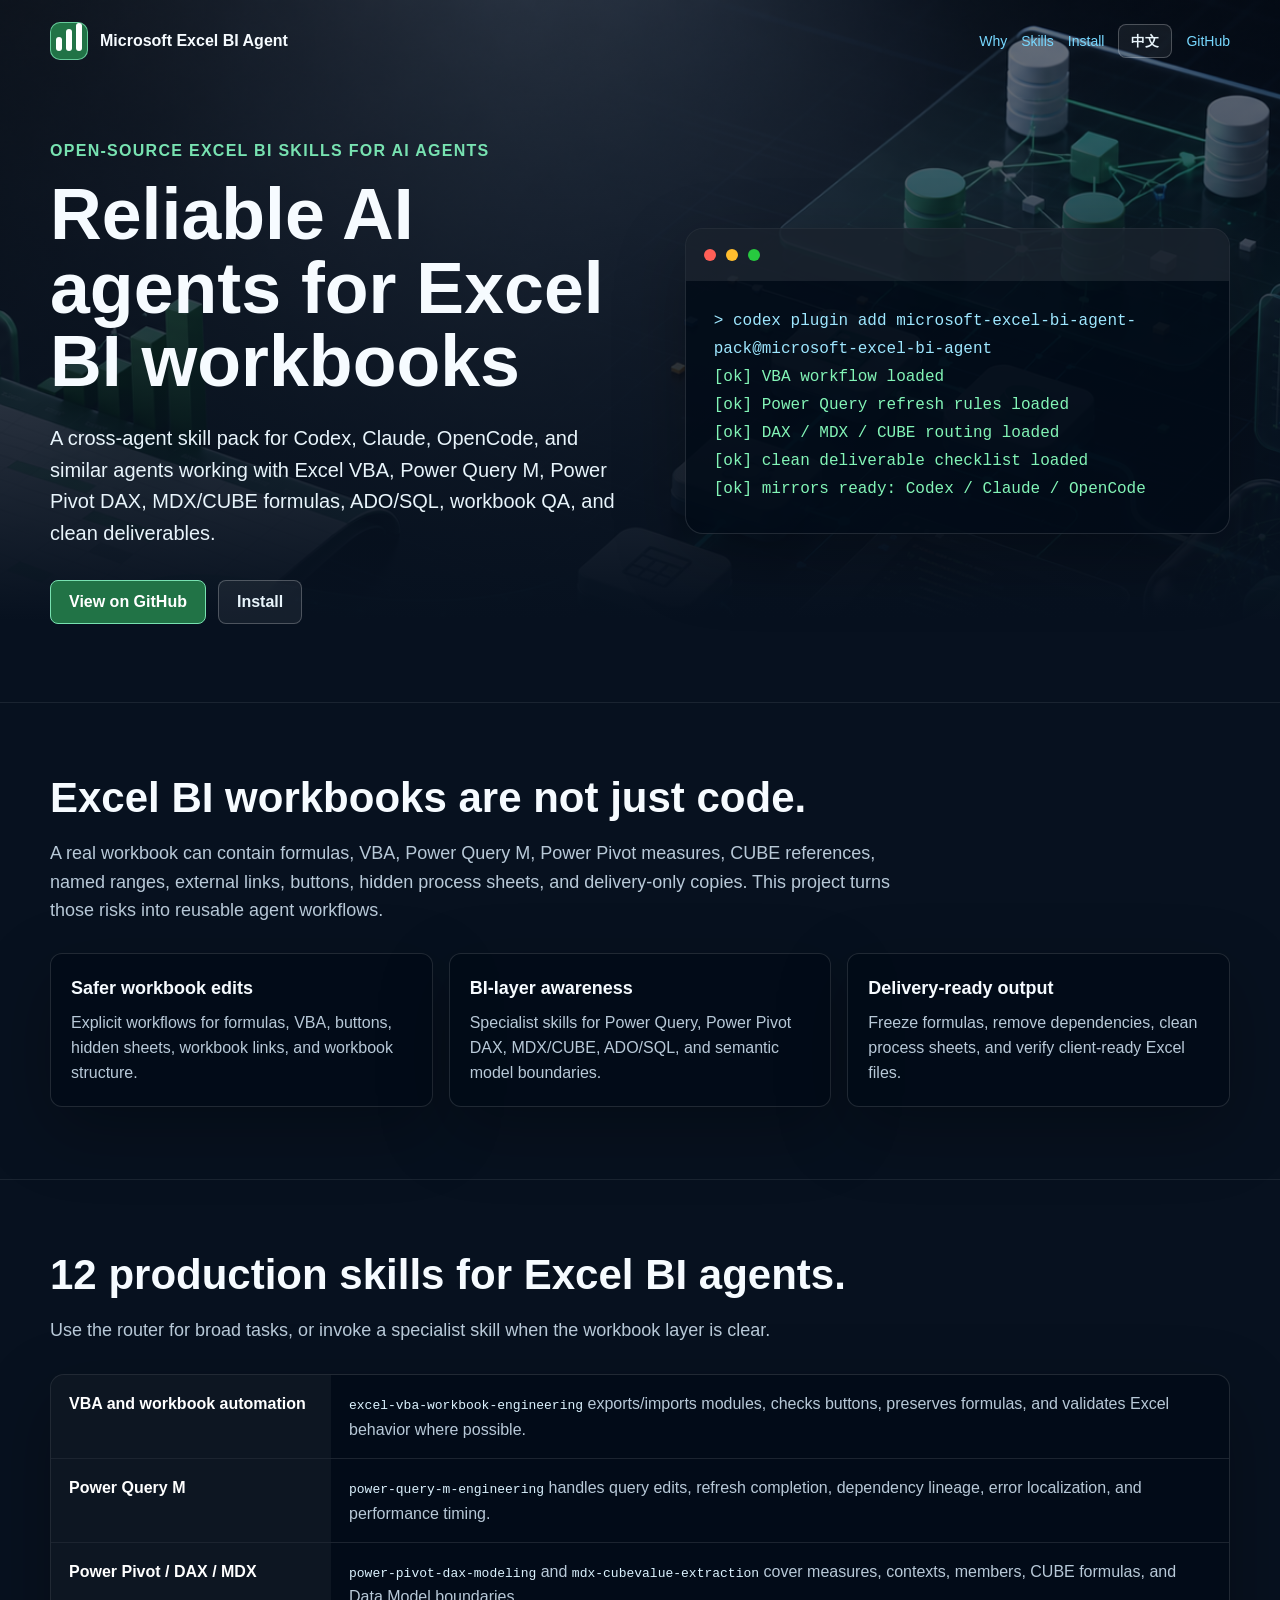
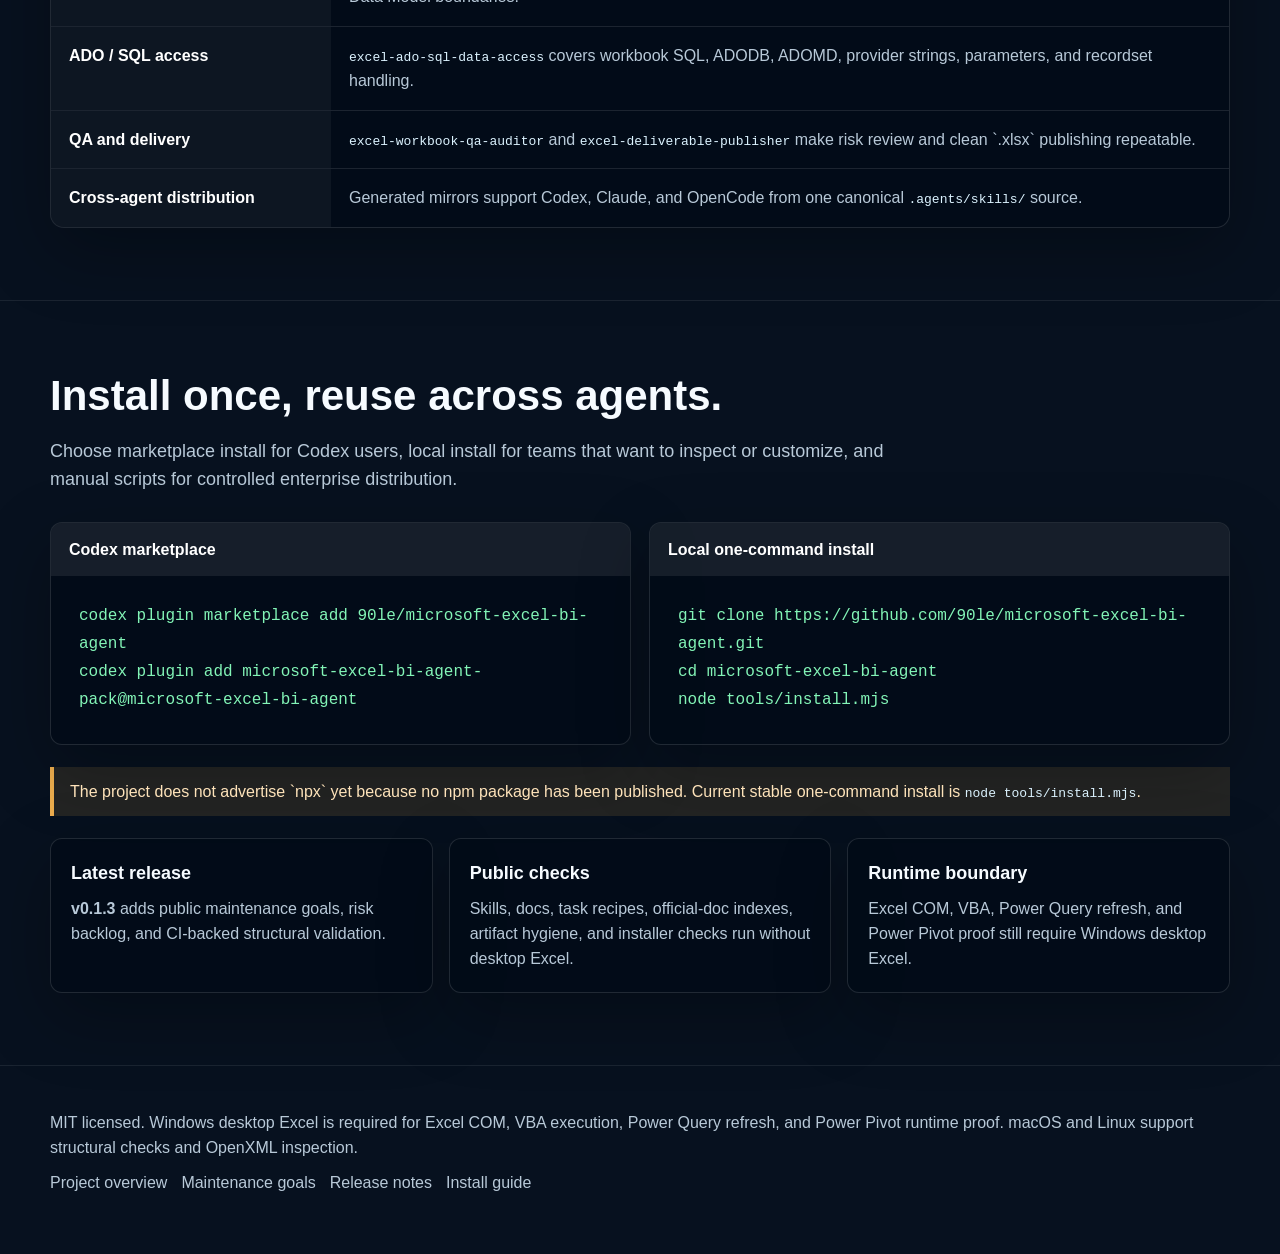
==== docs/intro.html @ 6c2c2ee2 "Release v0.1.3 maintenance goals and CI validation" ====
<!doctype html>
<html lang="en">
<head>
  <meta charset="utf-8">
  <meta name="viewport" content="width=device-width, initial-scale=1">
  <title>Microsoft Excel BI Agent | Excel BI skills for AI agents</title>
  <meta name="description" content="Open-source Excel BI skills for AI agents: VBA, Power Query M, Power Pivot DAX, MDX/CUBE, ADO/SQL, workbook QA, and clean deliverables.">
  <meta name="keywords" content="Excel AI agent, Excel VBA automation, Power Query M, Power Pivot DAX, MDX CUBE formulas, CUBEVALUE, workbook QA, Excel deliverables, Codex skills, Claude skills, OpenCode skills">
  <meta property="og:title" content="Microsoft Excel BI Agent">
  <meta property="og:description" content="Open-source Excel BI skills for Codex, Claude, OpenCode, and other AI agents.">
  <meta property="og:type" content="website">
  <meta property="og:image" content="../assets/social-preview.png">
  <meta name="twitter:card" content="summary_large_image">
  <meta name="twitter:title" content="Microsoft Excel BI Agent">
  <meta name="twitter:description" content="Excel BI skills for AI agents: VBA, Power Query, DAX, MDX/CUBE, ADO/SQL, QA, and clean deliverables.">
  <meta name="twitter:image" content="../assets/social-preview.png">
  <link rel="alternate" hreflang="en" href="./intro.html">
  <link rel="alternate" hreflang="zh-CN" href="./intro.zh-CN.html">
  <link rel="stylesheet" href="./site.css">
</head>
<body>
  <nav class="wrap nav">
    <div class="brand"><span class="mark"><span></span><span></span><span></span></span>Microsoft Excel BI Agent</div>
    <div class="nav-links">
      <a href="#why">Why</a>
      <a href="#skills">Skills</a>
      <a href="#install">Install</a>
      <a class="lang" href="./intro.zh-CN.html">中文</a>
      <a href="https://github.com/90le/microsoft-excel-bi-agent">GitHub</a>
    </div>
  </nav>

  <header class="wrap hero">
    <div>
      <div class="eyebrow">Open-source Excel BI skills for AI agents</div>
      <h1>Reliable AI agents for Excel BI workbooks</h1>
      <p class="lead">A cross-agent skill pack for Codex, Claude, OpenCode, and similar agents working with Excel VBA, Power Query M, Power Pivot DAX, MDX/CUBE formulas, ADO/SQL, workbook QA, and clean deliverables.</p>
      <div class="actions">
        <a class="button" href="https://github.com/90le/microsoft-excel-bi-agent">View on GitHub</a>
        <a class="button secondary" href="#install">Install</a>
      </div>
    </div>
    <div class="hero-card">
      <div class="hero-card-head"><span class="dot red"></span><span class="dot yellow"></span><span class="dot green"></span></div>
      <pre><span class="prompt">&gt; codex plugin add microsoft-excel-bi-agent-pack@microsoft-excel-bi-agent</span>
[ok] VBA workflow loaded
[ok] Power Query refresh rules loaded
[ok] DAX / MDX / CUBE routing loaded
[ok] clean deliverable checklist loaded
[ok] mirrors ready: Codex / Claude / OpenCode</pre>
    </div>
  </header>

  <main>
    <div id="why" class="section">
      <div class="wrap">
        <h2>Excel BI workbooks are not just code.</h2>
        <p class="section-intro">A real workbook can contain formulas, VBA, Power Query M, Power Pivot measures, CUBE references, named ranges, external links, buttons, hidden process sheets, and delivery-only copies. This project turns those risks into reusable agent workflows.</p>
        <div class="grid three">
          <div class="tile"><h3>Safer workbook edits</h3><p>Explicit workflows for formulas, VBA, buttons, hidden sheets, workbook links, and workbook structure.</p></div>
          <div class="tile"><h3>BI-layer awareness</h3><p>Specialist skills for Power Query, Power Pivot DAX, MDX/CUBE, ADO/SQL, and semantic model boundaries.</p></div>
          <div class="tile"><h3>Delivery-ready output</h3><p>Freeze formulas, remove dependencies, clean process sheets, and verify client-ready Excel files.</p></div>
        </div>
      </div>
    </div>

    <div id="skills" class="section">
      <div class="wrap">
        <h2>12 production skills for Excel BI agents.</h2>
        <p class="section-intro">Use the router for broad tasks, or invoke a specialist skill when the workbook layer is clear.</p>
        <div class="matrix">
          <div class="row"><div>VBA and workbook automation</div><div><code>excel-vba-workbook-engineering</code> exports/imports modules, checks buttons, preserves formulas, and validates Excel behavior where possible.</div></div>
          <div class="row"><div>Power Query M</div><div><code>power-query-m-engineering</code> handles query edits, refresh completion, dependency lineage, error localization, and performance timing.</div></div>
          <div class="row"><div>Power Pivot / DAX / MDX</div><div><code>power-pivot-dax-modeling</code> and <code>mdx-cubevalue-extraction</code> cover measures, contexts, members, CUBE formulas, and Data Model boundaries.</div></div>
          <div class="row"><div>ADO / SQL access</div><div><code>excel-ado-sql-data-access</code> covers workbook SQL, ADODB, ADOMD, provider strings, parameters, and recordset handling.</div></div>
          <div class="row"><div>QA and delivery</div><div><code>excel-workbook-qa-auditor</code> and <code>excel-deliverable-publisher</code> make risk review and clean `.xlsx` publishing repeatable.</div></div>
          <div class="row"><div>Cross-agent distribution</div><div>Generated mirrors support Codex, Claude, and OpenCode from one canonical <code>.agents/skills/</code> source.</div></div>
        </div>
      </div>
    </div>

    <div id="install" class="section">
      <div class="wrap">
        <h2>Install once, reuse across agents.</h2>
        <p class="section-intro">Choose marketplace install for Codex users, local install for teams that want to inspect or customize, and manual scripts for controlled enterprise distribution.</p>
        <div class="install">
          <div class="code-card">
            <div class="code-title">Codex marketplace</div>
            <pre>codex plugin marketplace add 90le/microsoft-excel-bi-agent
codex plugin add microsoft-excel-bi-agent-pack@microsoft-excel-bi-agent</pre>
          </div>
          <div class="code-card">
            <div class="code-title">Local one-command install</div>
            <pre>git clone https://github.com/90le/microsoft-excel-bi-agent.git
cd microsoft-excel-bi-agent
node tools/install.mjs</pre>
          </div>
        </div>
        <div class="note">The project does not advertise `npx` yet because no npm package has been published. Current stable one-command install is <code>node tools/install.mjs</code>.</div>
        <div class="grid three release-grid">
          <div class="tile"><h3>Latest release</h3><p><a href="https://github.com/90le/microsoft-excel-bi-agent/releases/tag/v0.1.3">v0.1.3</a> adds public maintenance goals, risk backlog, and CI-backed structural validation.</p></div>
          <div class="tile"><h3>Public checks</h3><p>Skills, docs, task recipes, official-doc indexes, artifact hygiene, and installer checks run without desktop Excel.</p></div>
          <div class="tile"><h3>Runtime boundary</h3><p>Excel COM, VBA, Power Query refresh, and Power Pivot proof still require Windows desktop Excel.</p></div>
        </div>
      </div>
    </div>
  </main>

  <footer>
    <div class="wrap">MIT licensed. Windows desktop Excel is required for Excel COM, VBA execution, Power Query refresh, and Power Pivot runtime proof. macOS and Linux support structural checks and OpenXML inspection.</div>
    <div class="wrap footer-links"><a href="./project.en-US.md">Project overview</a><a href="./maintenance-goals.en-US.md">Maintenance goals</a><a href="./release-notes.en-US.md">Release notes</a><a href="./install-and-sync.md">Install guide</a></div>
  </footer>
</body>
</html>
---- docs/site.css ----
:root {
  --bg: #07111f;
  --excel: #217346;
  --mint: #78e2b1;
  --cyan: #77d8ff;
  --ink: #f6fbff;
  --muted: #b8c9d8;
  --soft: #e8f4fb;
  --amber: #f0b04f;
}
* { box-sizing: border-box; }
html { scroll-behavior: smooth; }
body {
  margin: 0;
  color: var(--ink);
  background:
    linear-gradient(180deg, rgba(7,17,31,.56), #07111f 620px),
    url("../assets/excel-bi-agent-visual-bg.png") center top / 1800px auto no-repeat,
    var(--bg);
  font-family: "Segoe UI", Inter, "Microsoft YaHei", Arial, sans-serif;
  line-height: 1.58;
  overflow-x: hidden;
}
a { color: var(--cyan); text-decoration: none; }
a:hover { text-decoration: underline; }
.wrap { width: calc(100% - 40px); max-width: 1180px; margin: 0 auto; }
.nav {
  display: flex;
  align-items: center;
  justify-content: space-between;
  gap: 20px;
  padding: 22px 0;
}
.brand { display: flex; align-items: center; gap: 12px; font-weight: 850; }
.mark {
  width: 38px; height: 38px; border-radius: 10px;
  background: var(--excel);
  border: 1px solid rgba(120, 226, 177, .8);
  display: grid; grid-template-columns: repeat(3, 6px); align-items: end; justify-content: center; gap: 4px;
  padding-bottom: 8px;
}
.mark span { display: block; width: 6px; border-radius: 3px; background: white; }
.mark span:nth-child(1) { height: 14px; }
.mark span:nth-child(2) { height: 22px; }
.mark span:nth-child(3) { height: 28px; }
.nav-links { display: flex; gap: 14px; flex-wrap: wrap; align-items: center; font-size: 14px; color: var(--muted); }
.lang {
  display: inline-flex;
  align-items: center;
  min-height: 34px;
  padding: 0 12px;
  border: 1px solid rgba(255,255,255,.24);
  border-radius: 8px;
  color: var(--soft);
  background: rgba(255,255,255,.06);
  font-weight: 750;
}
.hero {
  display: grid;
  grid-template-columns: minmax(0, 1.04fr) minmax(360px, .96fr);
  gap: 44px;
  align-items: center;
  min-height: 620px;
  padding: 50px 0 72px;
}
.hero > * { min-width: 0; }
.eyebrow { color: var(--mint); font-weight: 850; letter-spacing: .08em; text-transform: uppercase; }
h1 {
  margin: 14px 0 0;
  max-width: 790px;
  font-size: clamp(42px, 5.6vw, 76px);
  line-height: 1.03;
  letter-spacing: 0;
}
.lead { margin: 24px 0 0; max-width: 770px; color: var(--soft); font-size: 20px; }
.actions { display: flex; flex-wrap: wrap; gap: 12px; margin-top: 30px; }
.button {
  display: inline-flex;
  align-items: center;
  justify-content: center;
  min-height: 44px;
  padding: 0 18px;
  border-radius: 8px;
  border: 1px solid var(--mint);
  background: var(--excel);
  color: white;
  font-weight: 850;
}
.button.secondary { background: rgba(255,255,255,.06); color: var(--soft); border-color: rgba(255,255,255,.24); }
.hero-card, .tile, .matrix, .code-card {
  border: 1px solid rgba(255,255,255,.12);
  background: rgba(2, 11, 23, .84);
  box-shadow: 0 24px 70px rgba(0,0,0,.28);
}
.hero-card { border-radius: 18px; overflow: hidden; max-width: 100%; }
.hero-card-head {
  height: 52px;
  display: flex;
  align-items: center;
  gap: 10px;
  padding: 0 18px;
  background: rgba(255,255,255,.08);
}
.dot { width: 12px; height: 12px; border-radius: 50%; }
.red { background: #ff5f57; }
.yellow { background: #ffbd2e; }
.green { background: #27c93f; }
pre {
  margin: 0;
  padding: 26px 28px 30px;
  color: #83f5b7;
  font: 16px/1.75 Consolas, "Cascadia Mono", monospace;
  white-space: pre-wrap;
  overflow-wrap: anywhere;
}
.prompt { color: #9ee7ff; }
.section { padding: 72px 0; border-top: 1px solid rgba(255,255,255,.08); }
h2 { margin: 0 0 16px; font-size: clamp(28px, 3.8vw, 42px); line-height: 1.1; }
.section-intro { max-width: 860px; color: var(--muted); font-size: 18px; }
.grid { display: grid; gap: 16px; margin-top: 28px; }
.grid.three { grid-template-columns: repeat(3, minmax(0, 1fr)); }
.tile { border-radius: 12px; padding: 20px; }
.tile h3 { margin: 0 0 8px; font-size: 18px; }
.tile p { margin: 0; color: var(--muted); }
.tile a { color: var(--accent); text-decoration: none; font-weight: 850; }
.release-grid { margin-top: 22px; }
.matrix { margin-top: 30px; overflow: hidden; border-radius: 14px; }
.row { display: grid; grid-template-columns: 280px 1fr; border-top: 1px solid rgba(255,255,255,.1); }
.row:first-child { border-top: 0; }
.row > div { padding: 16px 18px; }
.row > div:first-child { color: white; font-weight: 850; background: rgba(255,255,255,.045); }
.row > div:last-child { color: var(--muted); }
code { color: #dcf3ff; }
.install { display: grid; grid-template-columns: minmax(0, 1fr) minmax(0, 1fr); gap: 18px; margin-top: 28px; }
.code-card { border-radius: 12px; overflow: hidden; max-width: 100%; }
.code-title { padding: 14px 18px; font-weight: 850; background: rgba(255,255,255,.08); color: white; }
.note {
  margin-top: 22px;
  border-left: 4px solid var(--amber);
  padding: 12px 16px;
  background: rgba(240, 176, 79, .12);
  color: #ffe4bb;
}
footer { color: var(--muted); padding: 44px 0 60px; border-top: 1px solid rgba(255,255,255,.08); }
.footer-links { display: flex; flex-wrap: wrap; gap: 14px; margin-top: 10px; }
.footer-links a { color: var(--accent); text-decoration: none; }
@media (max-width: 880px) {
  .nav { align-items: flex-start; flex-direction: column; }
  .hero { grid-template-columns: minmax(0, 1fr); padding-top: 28px; gap: 30px; }
  .grid.three, .install { grid-template-columns: 1fr; }
  .row { grid-template-columns: 1fr; }
  h1 { font-size: 44px; }
  .lead { font-size: 18px; }
  pre { padding: 24px 18px 28px; font-size: 14px; }
}
@media (max-width: 480px) {
  .wrap { width: calc(100% - 32px); }
  .eyebrow, h1, .lead, .actions, .hero-card, h2, .section-intro { max-width: 340px; }
  .eyebrow { font-size: 12px; overflow-wrap: anywhere; }
  h1 { font-size: 30px; line-height: 1.1; overflow-wrap: anywhere; }
  .lead, .section-intro { font-size: 16px; }
  .actions { flex-direction: column; }
  .button { width: 100%; min-height: 42px; padding: 0 15px; }
  pre { font-size: 13px; }
  h2 { font-size: 26px; }
}
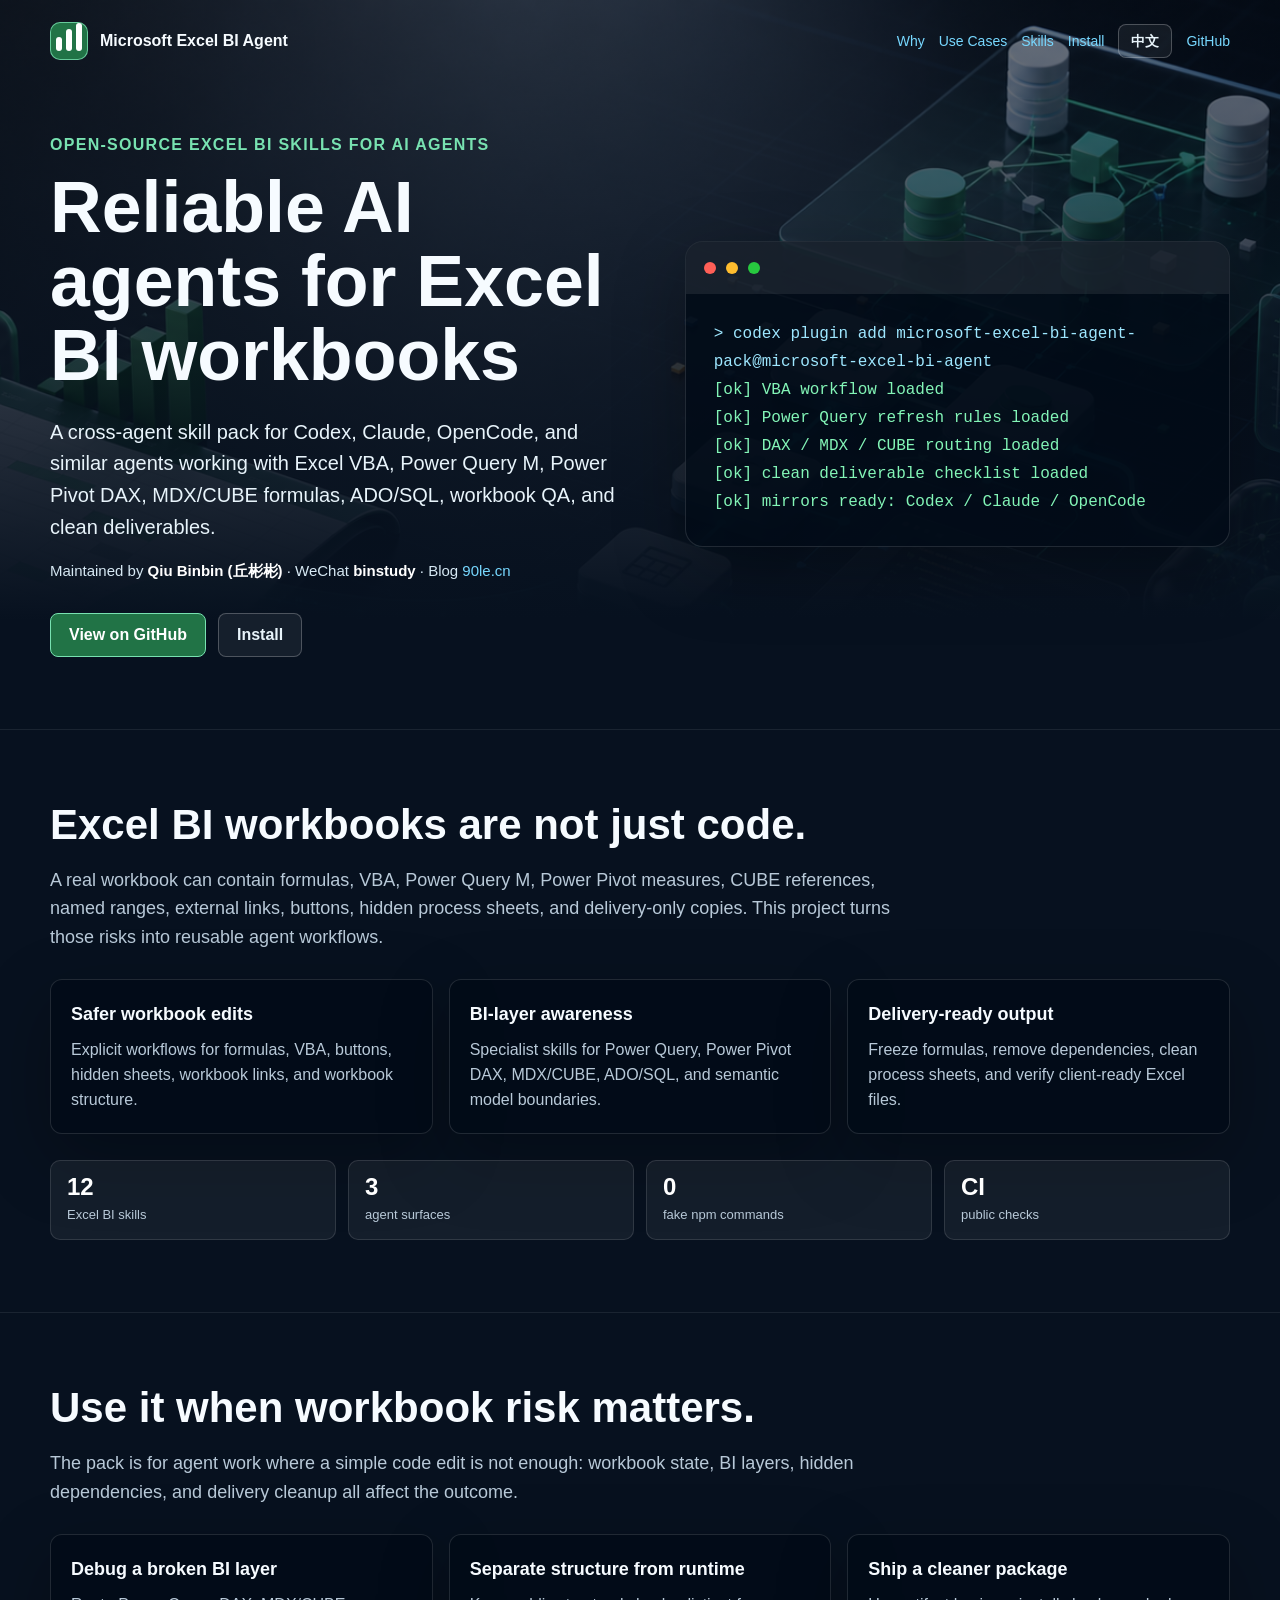
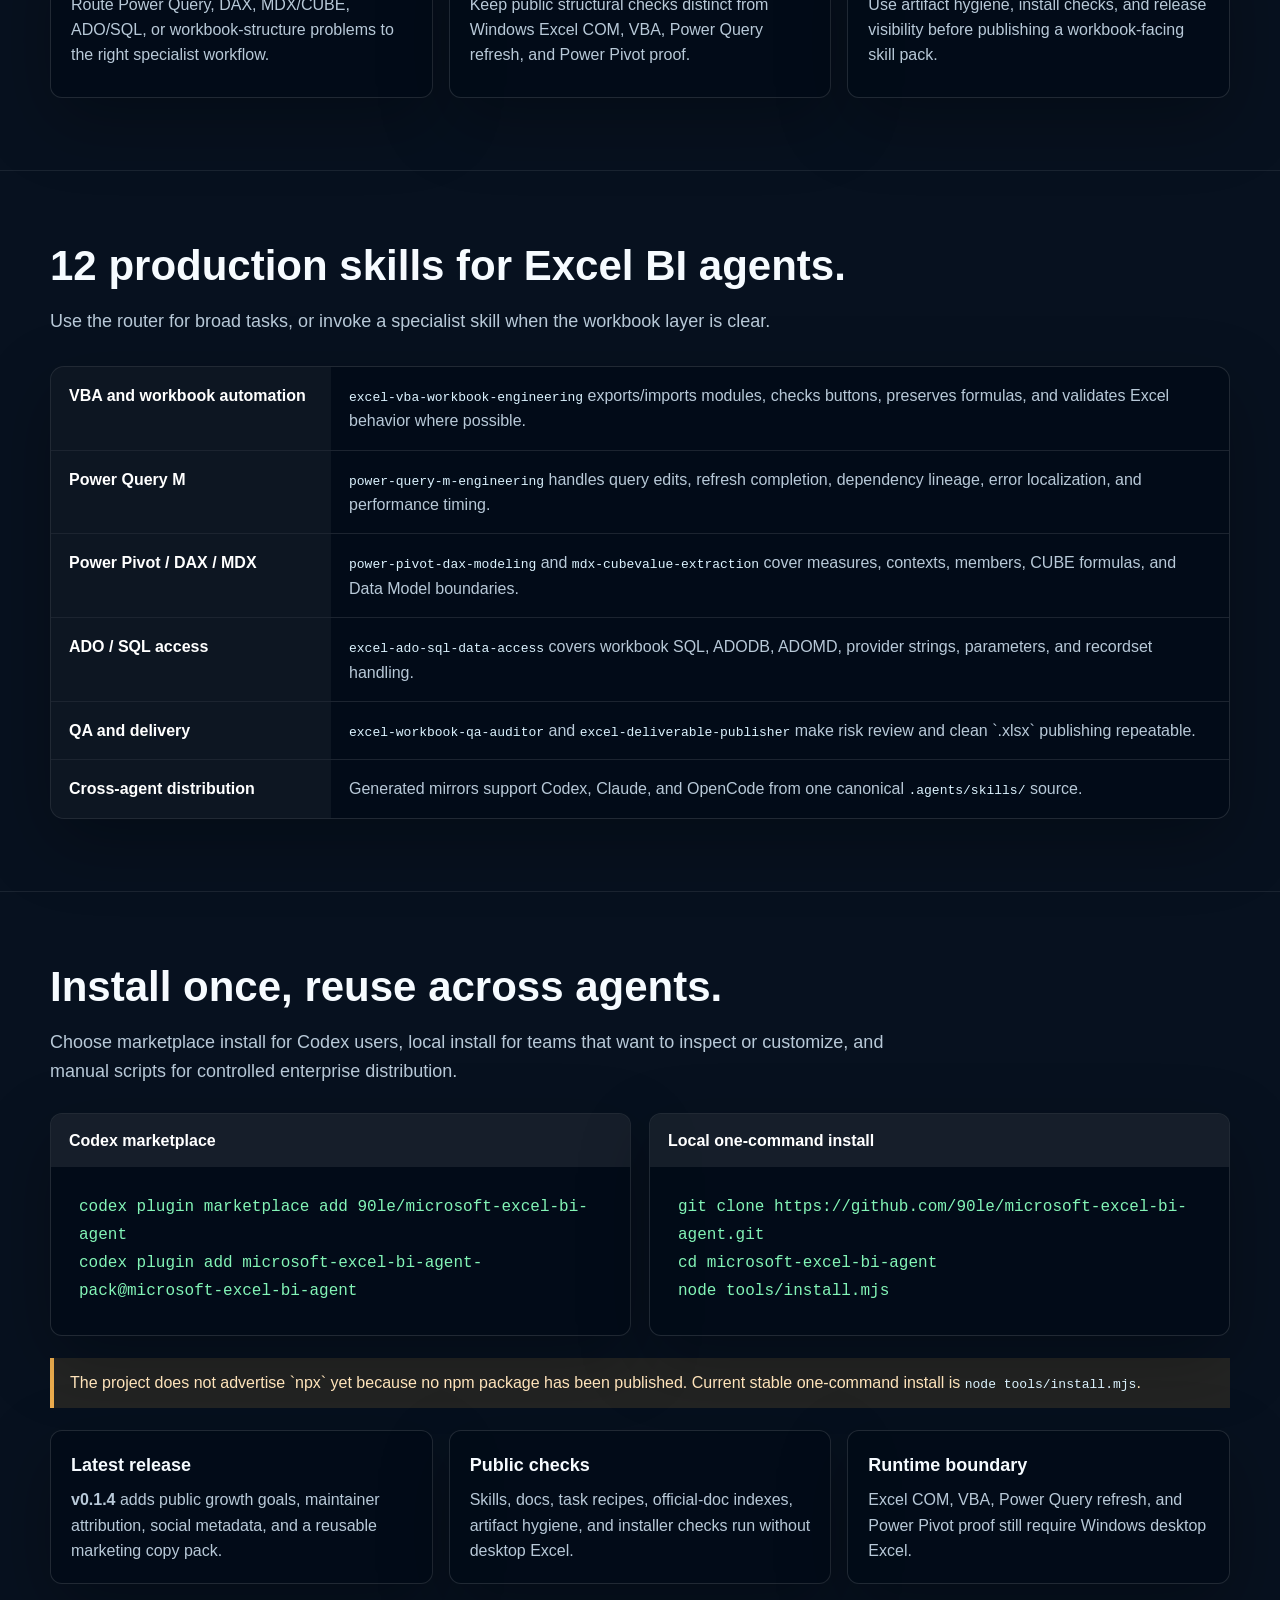
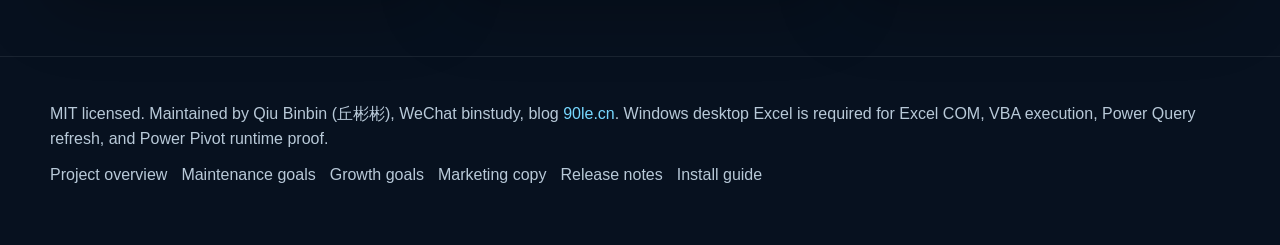
==== commit c81b544c: "Release v0.1.4 public growth and marketing readiness" ====
--- a/docs/intro.html
+++ b/docs/intro.html
@@ -5,15 +5,18 @@
   <meta name="viewport" content="width=device-width, initial-scale=1">
   <title>Microsoft Excel BI Agent | Excel BI skills for AI agents</title>
   <meta name="description" content="Open-source Excel BI skills for AI agents: VBA, Power Query M, Power Pivot DAX, MDX/CUBE, ADO/SQL, workbook QA, and clean deliverables.">
+  <meta name="author" content="Qiu Binbin (丘彬彬), WeChat binstudy, Blog 90le.cn">
   <meta name="keywords" content="Excel AI agent, Excel VBA automation, Power Query M, Power Pivot DAX, MDX CUBE formulas, CUBEVALUE, workbook QA, Excel deliverables, Codex skills, Claude skills, OpenCode skills">
+  <link rel="canonical" href="https://90le.github.io/microsoft-excel-bi-agent/intro.html">
   <meta property="og:title" content="Microsoft Excel BI Agent">
   <meta property="og:description" content="Open-source Excel BI skills for Codex, Claude, OpenCode, and other AI agents.">
   <meta property="og:type" content="website">
-  <meta property="og:image" content="../assets/social-preview.png">
+  <meta property="og:url" content="https://90le.github.io/microsoft-excel-bi-agent/intro.html">
+  <meta property="og:image" content="https://90le.github.io/microsoft-excel-bi-agent/assets/social-preview.png">
   <meta name="twitter:card" content="summary_large_image">
   <meta name="twitter:title" content="Microsoft Excel BI Agent">
   <meta name="twitter:description" content="Excel BI skills for AI agents: VBA, Power Query, DAX, MDX/CUBE, ADO/SQL, QA, and clean deliverables.">
-  <meta name="twitter:image" content="../assets/social-preview.png">
+  <meta name="twitter:image" content="https://90le.github.io/microsoft-excel-bi-agent/assets/social-preview.png">
   <link rel="alternate" hreflang="en" href="./intro.html">
   <link rel="alternate" hreflang="zh-CN" href="./intro.zh-CN.html">
   <link rel="stylesheet" href="./site.css">
@@ -23,6 +26,7 @@
     <div class="brand"><span class="mark"><span></span><span></span><span></span></span>Microsoft Excel BI Agent</div>
     <div class="nav-links">
       <a href="#why">Why</a>
+      <a href="#use-cases">Use Cases</a>
       <a href="#skills">Skills</a>
       <a href="#install">Install</a>
       <a class="lang" href="./intro.zh-CN.html">中文</a>
@@ -35,6 +39,7 @@
       <div class="eyebrow">Open-source Excel BI skills for AI agents</div>
       <h1>Reliable AI agents for Excel BI workbooks</h1>
       <p class="lead">A cross-agent skill pack for Codex, Claude, OpenCode, and similar agents working with Excel VBA, Power Query M, Power Pivot DAX, MDX/CUBE formulas, ADO/SQL, workbook QA, and clean deliverables.</p>
+      <p class="byline">Maintained by <strong>Qiu Binbin (丘彬彬)</strong> · WeChat <strong>binstudy</strong> · Blog <a href="https://90le.cn">90le.cn</a></p>
       <div class="actions">
         <a class="button" href="https://github.com/90le/microsoft-excel-bi-agent">View on GitHub</a>
         <a class="button secondary" href="#install">Install</a>
@@ -60,6 +65,24 @@
           <div class="tile"><h3>Safer workbook edits</h3><p>Explicit workflows for formulas, VBA, buttons, hidden sheets, workbook links, and workbook structure.</p></div>
           <div class="tile"><h3>BI-layer awareness</h3><p>Specialist skills for Power Query, Power Pivot DAX, MDX/CUBE, ADO/SQL, and semantic model boundaries.</p></div>
           <div class="tile"><h3>Delivery-ready output</h3><p>Freeze formulas, remove dependencies, clean process sheets, and verify client-ready Excel files.</p></div>
+        </div>
+        <div class="proof-strip">
+          <div><strong>12</strong><span>Excel BI skills</span></div>
+          <div><strong>3</strong><span>agent surfaces</span></div>
+          <div><strong>0</strong><span>fake npm commands</span></div>
+          <div><strong>CI</strong><span>public checks</span></div>
+        </div>
+      </div>
+    </div>
+
+    <div id="use-cases" class="section">
+      <div class="wrap">
+        <h2>Use it when workbook risk matters.</h2>
+        <p class="section-intro">The pack is for agent work where a simple code edit is not enough: workbook state, BI layers, hidden dependencies, and delivery cleanup all affect the outcome.</p>
+        <div class="grid three">
+          <a class="tile card-link" href="./task-recipes.md"><h3>Debug a broken BI layer</h3><p>Route Power Query, DAX, MDX/CUBE, ADO/SQL, or workbook-structure problems to the right specialist workflow.</p></a>
+          <a class="tile card-link" href="./compatibility.md"><h3>Separate structure from runtime</h3><p>Keep public structural checks distinct from Windows Excel COM, VBA, Power Query refresh, and Power Pivot proof.</p></a>
+          <a class="tile card-link" href="./distribution-checklist.md"><h3>Ship a cleaner package</h3><p>Use artifact hygiene, install checks, and release visibility before publishing a workbook-facing skill pack.</p></a>
         </div>
       </div>
     </div>
@@ -98,7 +121,7 @@
         </div>
         <div class="note">The project does not advertise `npx` yet because no npm package has been published. Current stable one-command install is <code>node tools/install.mjs</code>.</div>
         <div class="grid three release-grid">
-          <div class="tile"><h3>Latest release</h3><p><a href="https://github.com/90le/microsoft-excel-bi-agent/releases/tag/v0.1.3">v0.1.3</a> adds public maintenance goals, risk backlog, and CI-backed structural validation.</p></div>
+          <div class="tile"><h3>Latest release</h3><p><a href="https://github.com/90le/microsoft-excel-bi-agent/releases/tag/v0.1.4">v0.1.4</a> adds public growth goals, maintainer attribution, social metadata, and a reusable marketing copy pack.</p></div>
           <div class="tile"><h3>Public checks</h3><p>Skills, docs, task recipes, official-doc indexes, artifact hygiene, and installer checks run without desktop Excel.</p></div>
           <div class="tile"><h3>Runtime boundary</h3><p>Excel COM, VBA, Power Query refresh, and Power Pivot proof still require Windows desktop Excel.</p></div>
         </div>
@@ -107,8 +130,8 @@
   </main>
 
   <footer>
-    <div class="wrap">MIT licensed. Windows desktop Excel is required for Excel COM, VBA execution, Power Query refresh, and Power Pivot runtime proof. macOS and Linux support structural checks and OpenXML inspection.</div>
-    <div class="wrap footer-links"><a href="./project.en-US.md">Project overview</a><a href="./maintenance-goals.en-US.md">Maintenance goals</a><a href="./release-notes.en-US.md">Release notes</a><a href="./install-and-sync.md">Install guide</a></div>
+    <div class="wrap">MIT licensed. Maintained by Qiu Binbin (丘彬彬), WeChat binstudy, blog <a href="https://90le.cn">90le.cn</a>. Windows desktop Excel is required for Excel COM, VBA execution, Power Query refresh, and Power Pivot runtime proof.</div>
+    <div class="wrap footer-links"><a href="./project.en-US.md">Project overview</a><a href="./maintenance-goals.en-US.md">Maintenance goals</a><a href="./growth-goals.en-US.md">Growth goals</a><a href="./marketing-copy.en-US.md">Marketing copy</a><a href="./release-notes.en-US.md">Release notes</a><a href="./install-and-sync.md">Install guide</a></div>
   </footer>
 </body>
 </html>
--- a/docs/site.css
+++ b/docs/site.css
@@ -73,6 +73,13 @@
   letter-spacing: 0;
 }
 .lead { margin: 24px 0 0; max-width: 770px; color: var(--soft); font-size: 20px; }
+.byline {
+  margin: 16px 0 0;
+  max-width: 720px;
+  color: #d7e9f4;
+  font-size: 15px;
+}
+.byline strong { color: white; }
 .actions { display: flex; flex-wrap: wrap; gap: 12px; margin-top: 30px; }
 .button {
   display: inline-flex;
@@ -123,6 +130,42 @@
 .tile h3 { margin: 0 0 8px; font-size: 18px; }
 .tile p { margin: 0; color: var(--muted); }
 .tile a { color: var(--accent); text-decoration: none; font-weight: 850; }
+.card-link {
+  display: block;
+  color: inherit;
+  min-height: 164px;
+  transition: transform .16s ease, border-color .16s ease, background .16s ease;
+}
+.card-link:hover {
+  transform: translateY(-2px);
+  text-decoration: none;
+  border-color: rgba(119, 216, 255, .46);
+  background: rgba(5, 20, 35, .92);
+}
+.proof-strip {
+  display: grid;
+  grid-template-columns: repeat(4, minmax(0, 1fr));
+  gap: 12px;
+  margin-top: 26px;
+}
+.proof-strip div {
+  border: 1px solid rgba(255,255,255,.12);
+  border-radius: 10px;
+  padding: 14px 16px;
+  background: rgba(255,255,255,.055);
+}
+.proof-strip strong {
+  display: block;
+  color: white;
+  font-size: 24px;
+  line-height: 1;
+}
+.proof-strip span {
+  display: block;
+  margin-top: 6px;
+  color: var(--muted);
+  font-size: 13px;
+}
 .release-grid { margin-top: 22px; }
 .matrix { margin-top: 30px; overflow: hidden; border-radius: 14px; }
 .row { display: grid; grid-template-columns: 280px 1fr; border-top: 1px solid rgba(255,255,255,.1); }
@@ -147,7 +190,7 @@
 @media (max-width: 880px) {
   .nav { align-items: flex-start; flex-direction: column; }
   .hero { grid-template-columns: minmax(0, 1fr); padding-top: 28px; gap: 30px; }
-  .grid.three, .install { grid-template-columns: 1fr; }
+  .grid.three, .install, .proof-strip { grid-template-columns: 1fr; }
   .row { grid-template-columns: 1fr; }
   h1 { font-size: 44px; }
   .lead { font-size: 18px; }
@@ -155,7 +198,7 @@
 }
 @media (max-width: 480px) {
   .wrap { width: calc(100% - 32px); }
-  .eyebrow, h1, .lead, .actions, .hero-card, h2, .section-intro { max-width: 340px; }
+  .eyebrow, h1, .lead, .byline, .actions, .hero-card, h2, .section-intro { max-width: 340px; }
   .eyebrow { font-size: 12px; overflow-wrap: anywhere; }
   h1 { font-size: 30px; line-height: 1.1; overflow-wrap: anywhere; }
   .lead, .section-intro { font-size: 16px; }
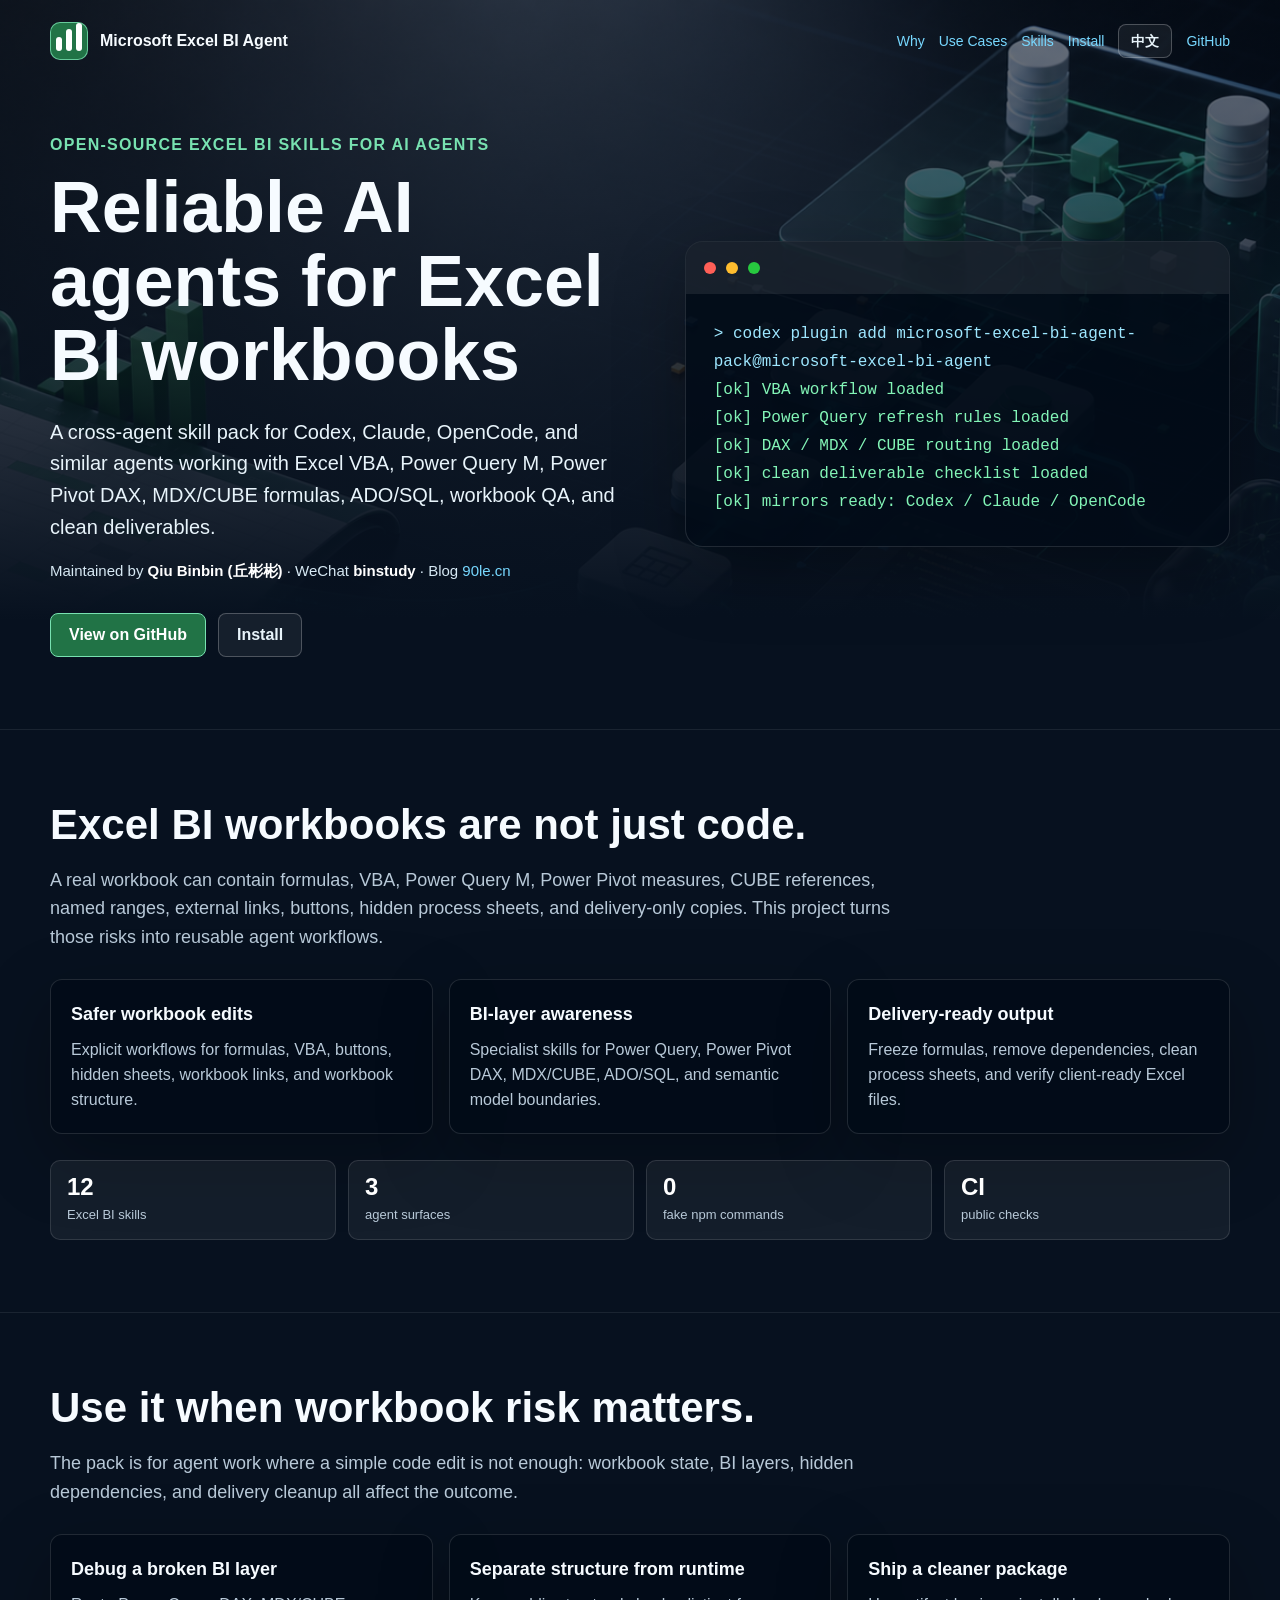
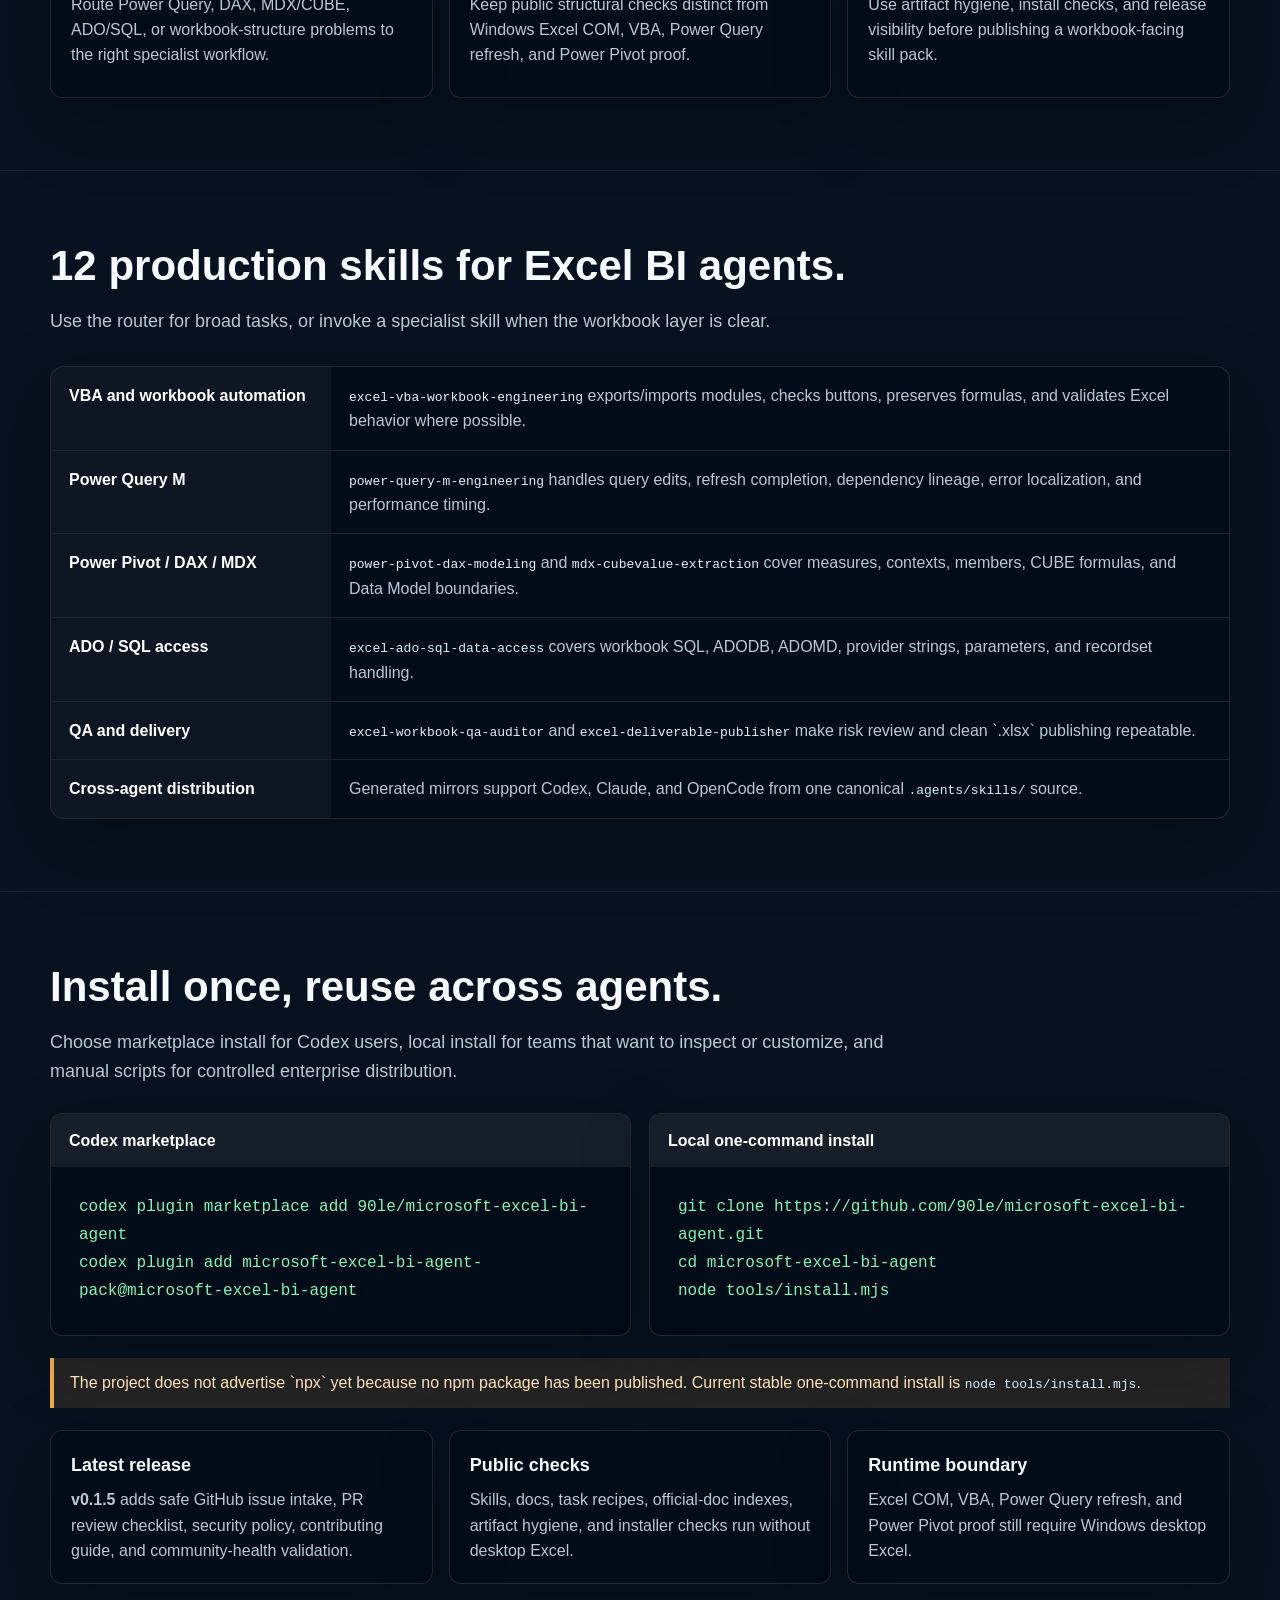
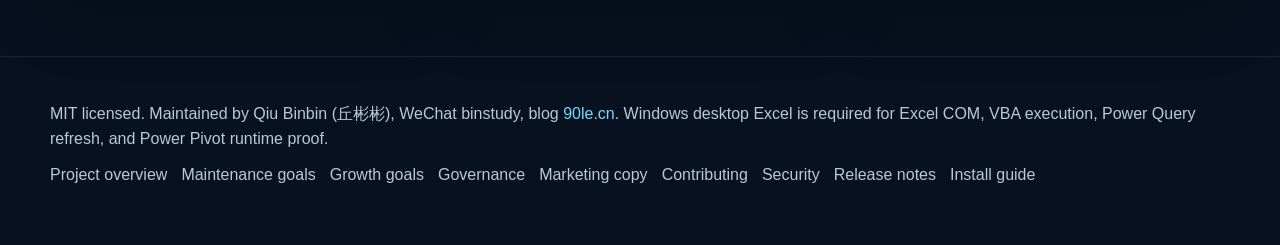
==== commit de02f799: "Release v0.1.5 GitHub community health and safe intake" ====
--- a/docs/intro.html
+++ b/docs/intro.html
@@ -121,7 +121,7 @@
         </div>
         <div class="note">The project does not advertise `npx` yet because no npm package has been published. Current stable one-command install is <code>node tools/install.mjs</code>.</div>
         <div class="grid three release-grid">
-          <div class="tile"><h3>Latest release</h3><p><a href="https://github.com/90le/microsoft-excel-bi-agent/releases/tag/v0.1.4">v0.1.4</a> adds public growth goals, maintainer attribution, social metadata, and a reusable marketing copy pack.</p></div>
+          <div class="tile"><h3>Latest release</h3><p><a href="https://github.com/90le/microsoft-excel-bi-agent/releases/tag/v0.1.5">v0.1.5</a> adds safe GitHub issue intake, PR review checklist, security policy, contributing guide, and community-health validation.</p></div>
           <div class="tile"><h3>Public checks</h3><p>Skills, docs, task recipes, official-doc indexes, artifact hygiene, and installer checks run without desktop Excel.</p></div>
           <div class="tile"><h3>Runtime boundary</h3><p>Excel COM, VBA, Power Query refresh, and Power Pivot proof still require Windows desktop Excel.</p></div>
         </div>
@@ -131,7 +131,7 @@
 
   <footer>
     <div class="wrap">MIT licensed. Maintained by Qiu Binbin (丘彬彬), WeChat binstudy, blog <a href="https://90le.cn">90le.cn</a>. Windows desktop Excel is required for Excel COM, VBA execution, Power Query refresh, and Power Pivot runtime proof.</div>
-    <div class="wrap footer-links"><a href="./project.en-US.md">Project overview</a><a href="./maintenance-goals.en-US.md">Maintenance goals</a><a href="./growth-goals.en-US.md">Growth goals</a><a href="./marketing-copy.en-US.md">Marketing copy</a><a href="./release-notes.en-US.md">Release notes</a><a href="./install-and-sync.md">Install guide</a></div>
+    <div class="wrap footer-links"><a href="./project.en-US.md">Project overview</a><a href="./maintenance-goals.en-US.md">Maintenance goals</a><a href="./growth-goals.en-US.md">Growth goals</a><a href="./repository-governance-goals.en-US.md">Governance</a><a href="./marketing-copy.en-US.md">Marketing copy</a><a href="https://github.com/90le/microsoft-excel-bi-agent/blob/main/CONTRIBUTING.md">Contributing</a><a href="https://github.com/90le/microsoft-excel-bi-agent/blob/main/SECURITY.md">Security</a><a href="./release-notes.en-US.md">Release notes</a><a href="./install-and-sync.md">Install guide</a></div>
   </footer>
 </body>
 </html>
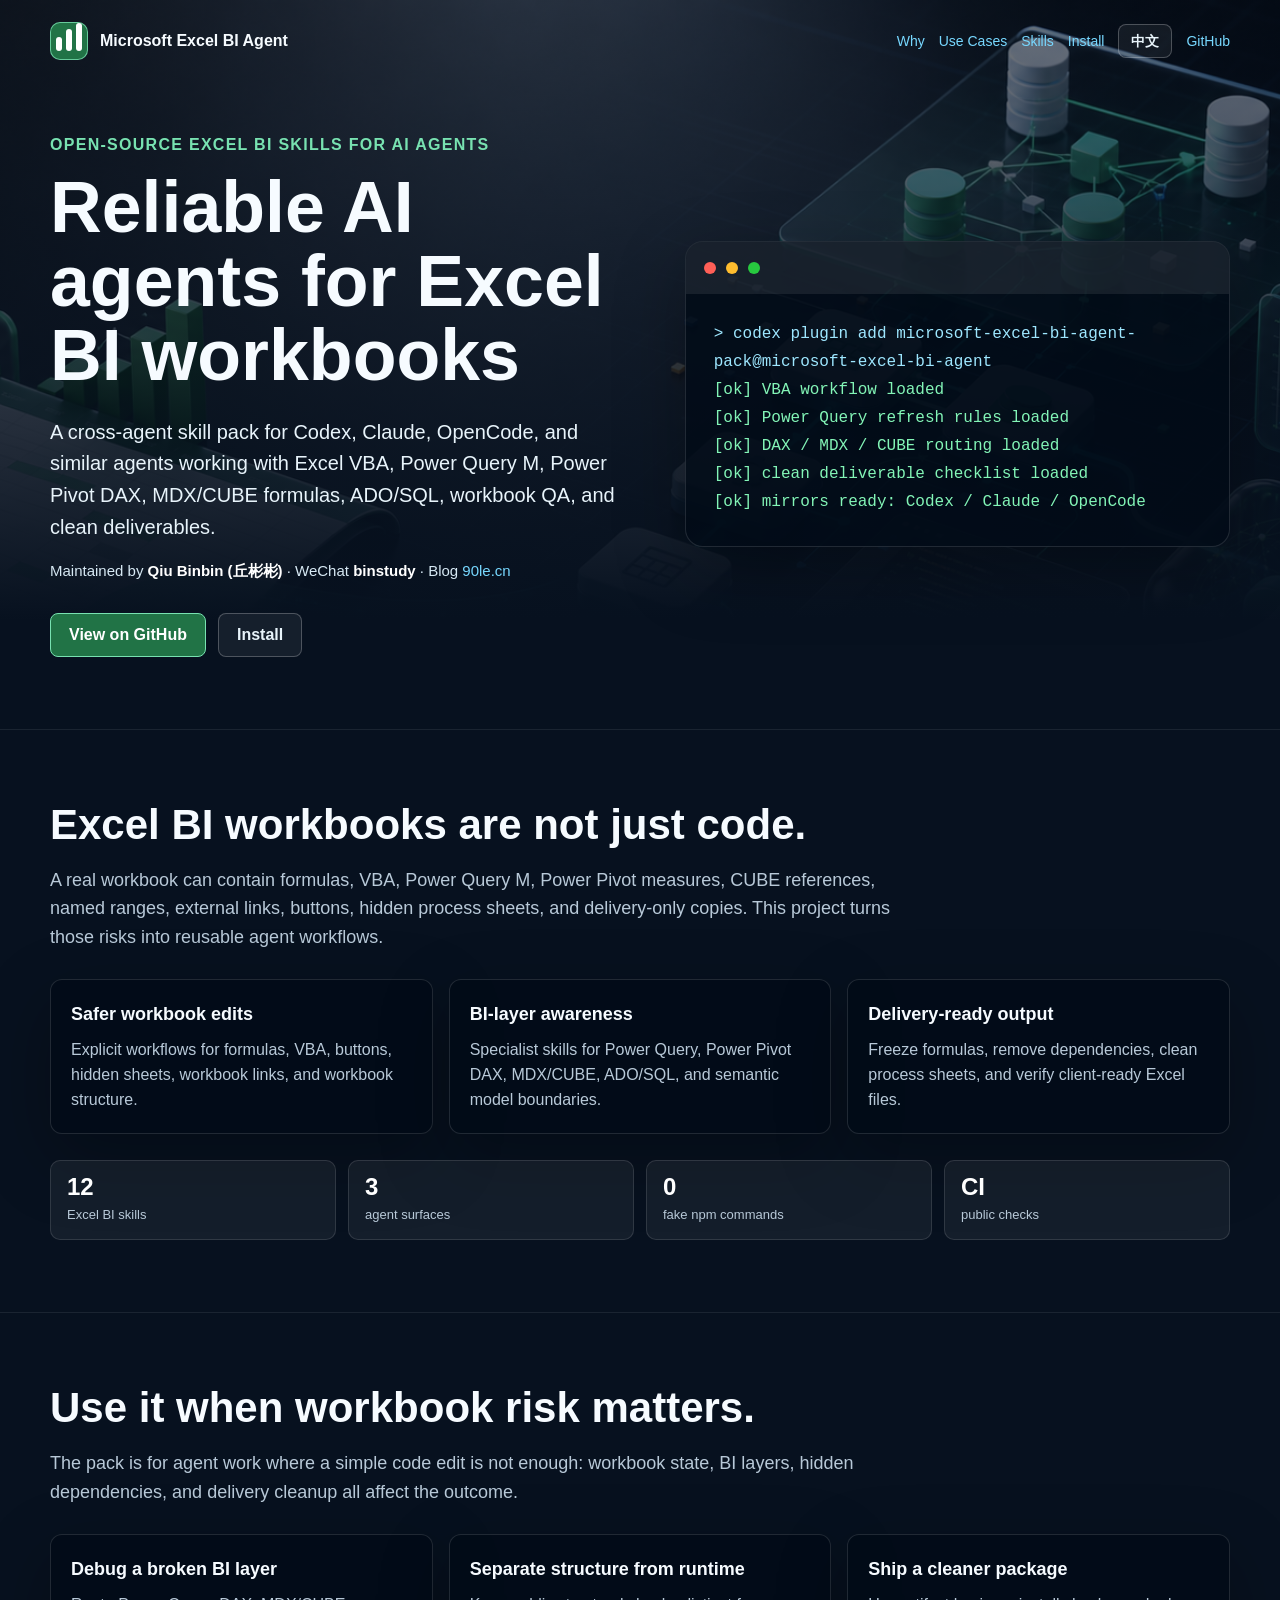
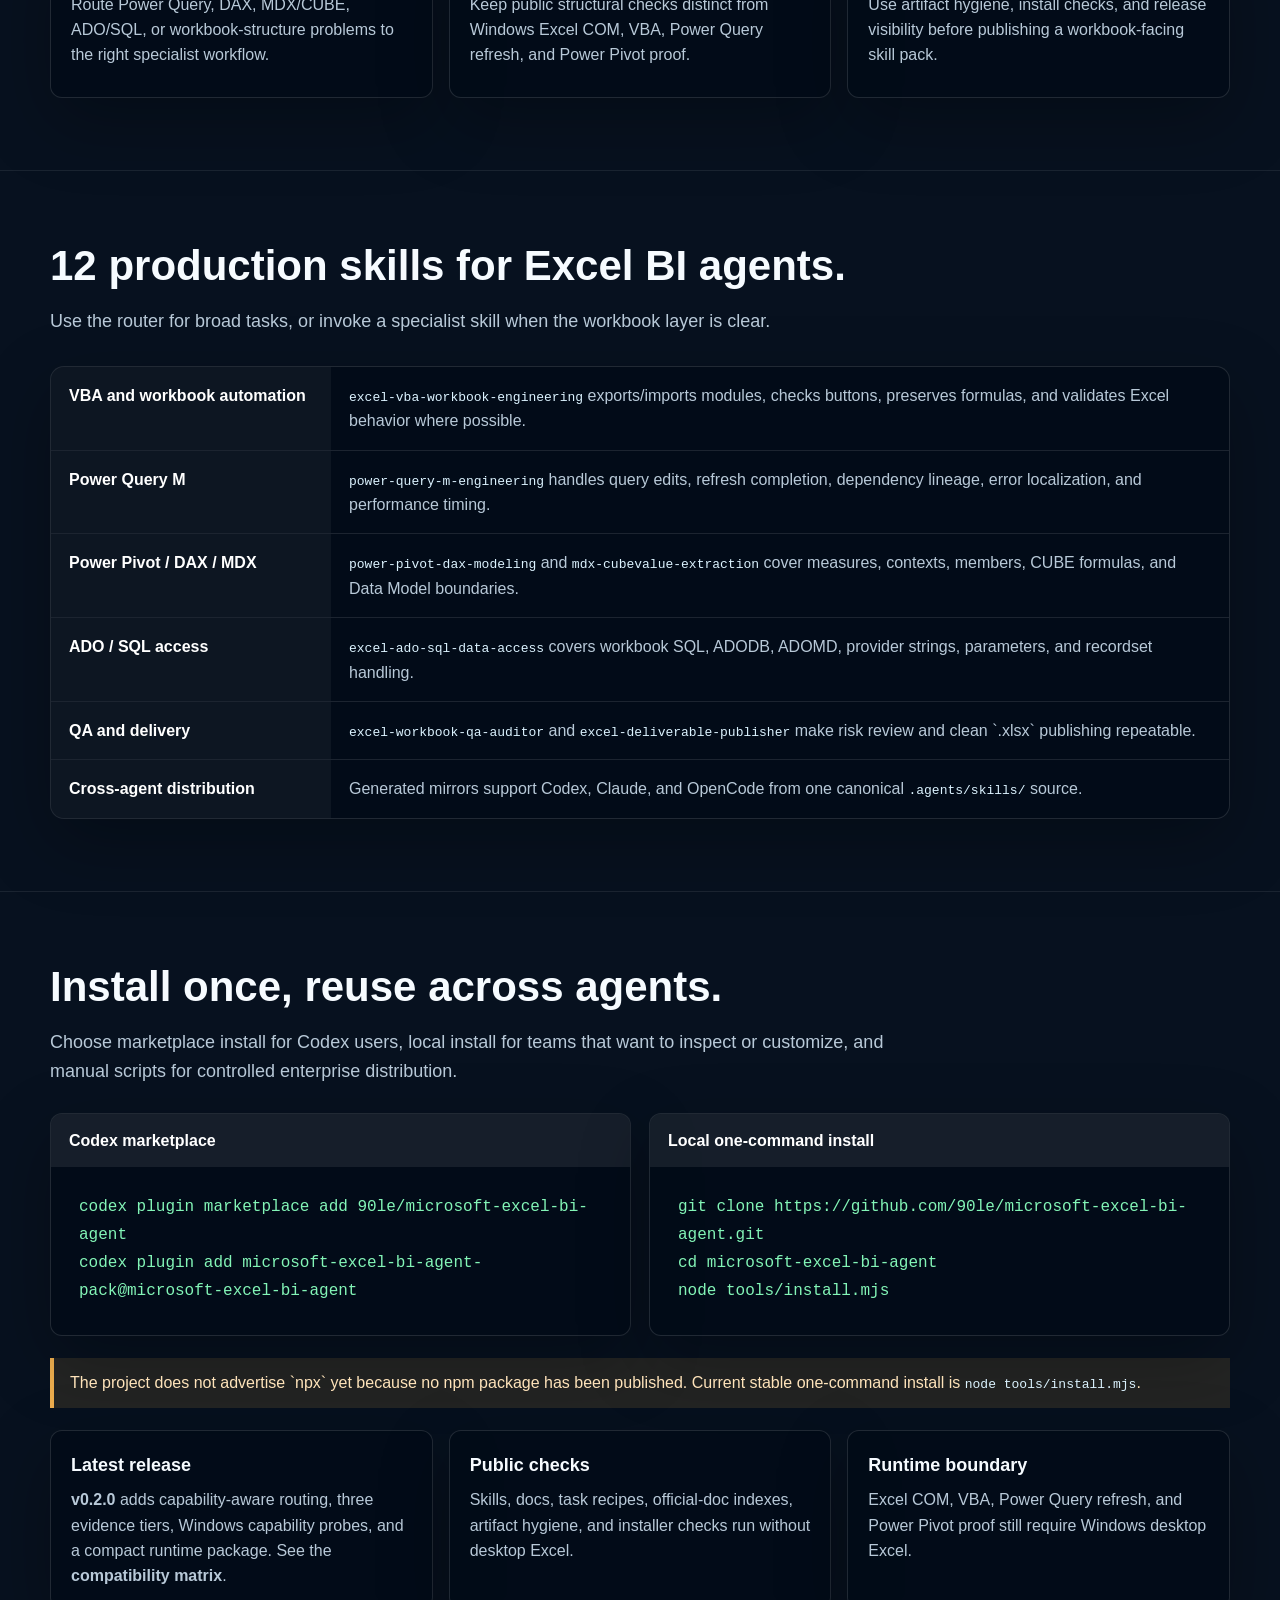
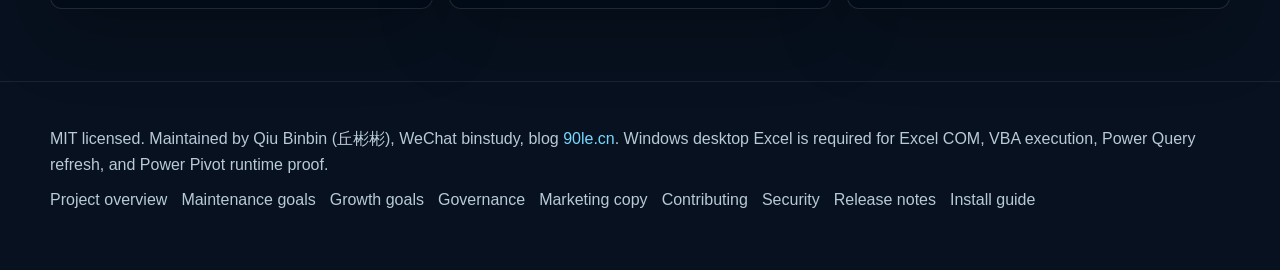
==== commit 451c6b4c: "fix(docs): align landing pages with v0.2.0" ====
--- a/docs/intro.html
+++ b/docs/intro.html
@@ -121,7 +121,7 @@
         </div>
         <div class="note">The project does not advertise `npx` yet because no npm package has been published. Current stable one-command install is <code>node tools/install.mjs</code>.</div>
         <div class="grid three release-grid">
-          <div class="tile"><h3>Latest release</h3><p><a href="https://github.com/90le/microsoft-excel-bi-agent/releases/tag/v0.1.5">v0.1.5</a> adds safe GitHub issue intake, PR review checklist, security policy, contributing guide, and community-health validation.</p></div>
+          <div class="tile"><h3>Latest release</h3><p><a href="https://github.com/90le/microsoft-excel-bi-agent/releases/tag/v0.2.0">v0.2.0</a> adds capability-aware routing, three evidence tiers, Windows capability probes, and a compact runtime package. See the <a href="./compatibility.md">compatibility matrix</a>.</p></div>
           <div class="tile"><h3>Public checks</h3><p>Skills, docs, task recipes, official-doc indexes, artifact hygiene, and installer checks run without desktop Excel.</p></div>
           <div class="tile"><h3>Runtime boundary</h3><p>Excel COM, VBA, Power Query refresh, and Power Pivot proof still require Windows desktop Excel.</p></div>
         </div>
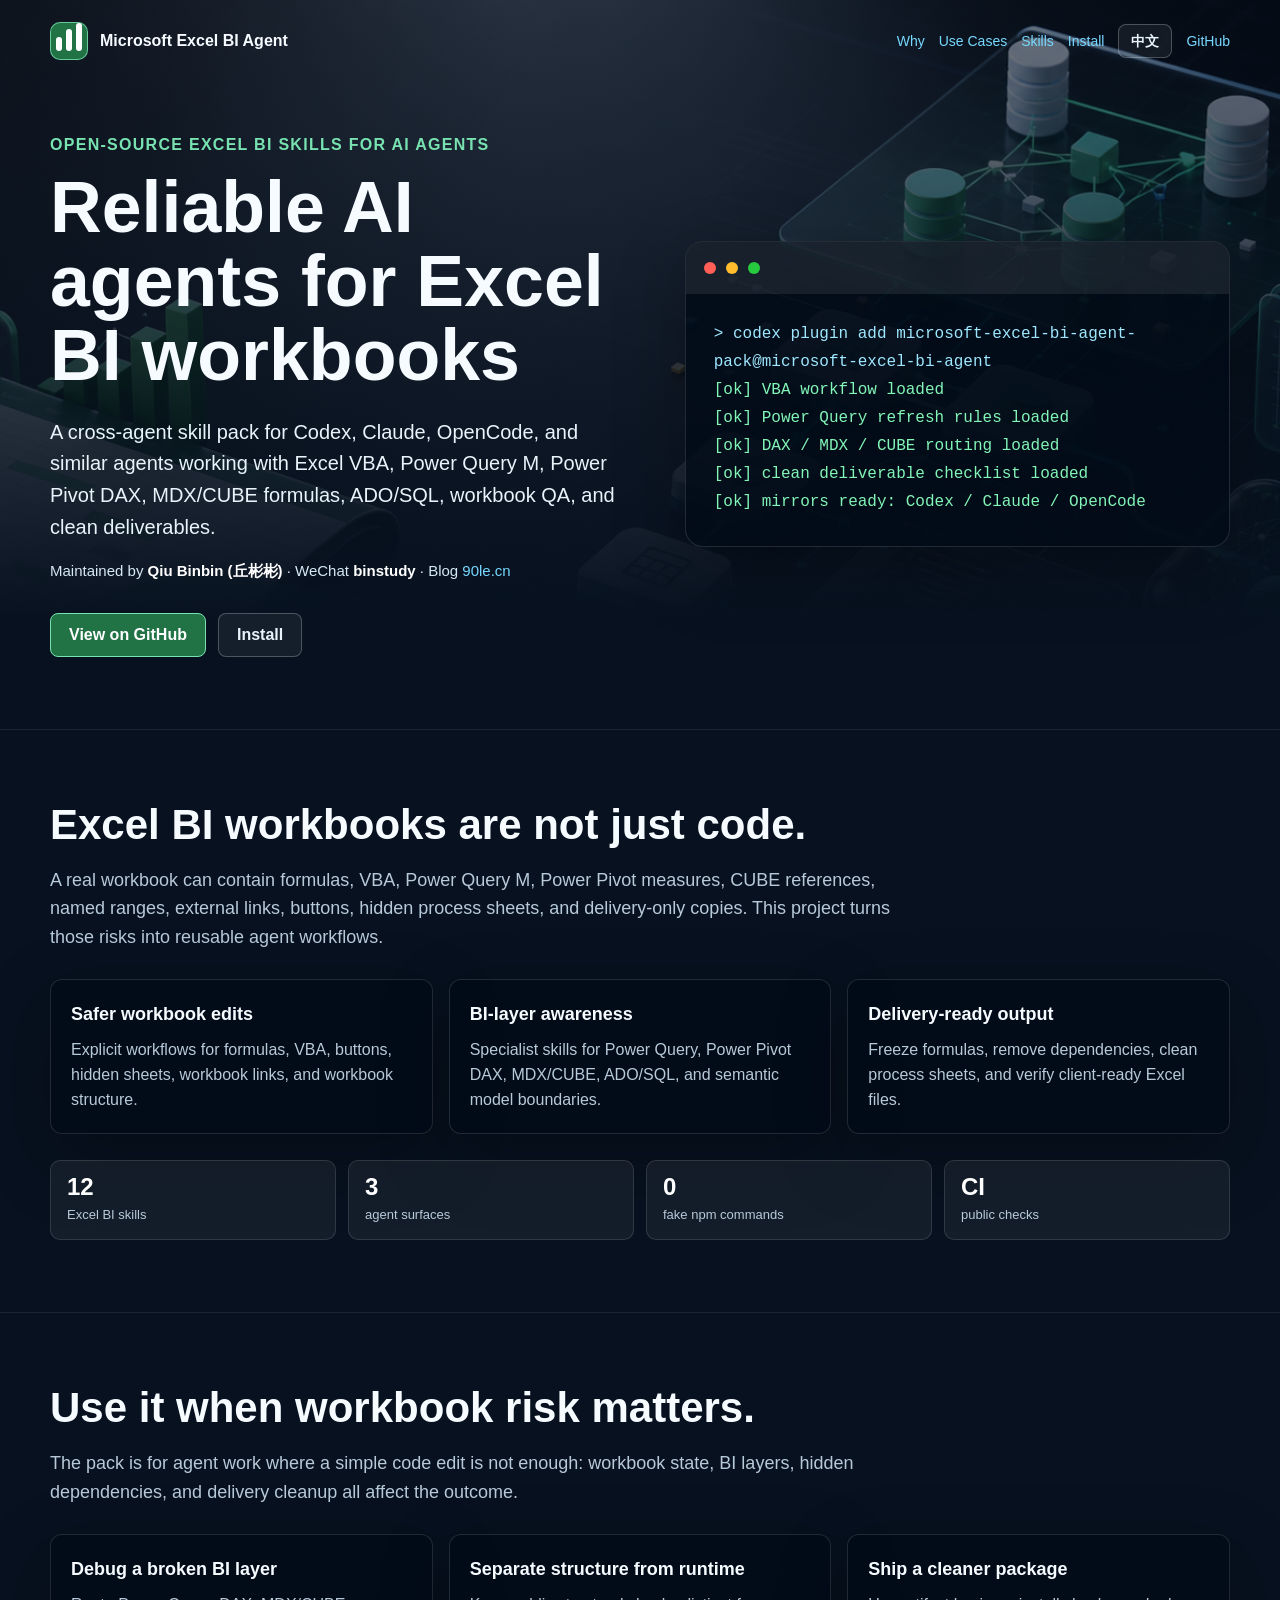
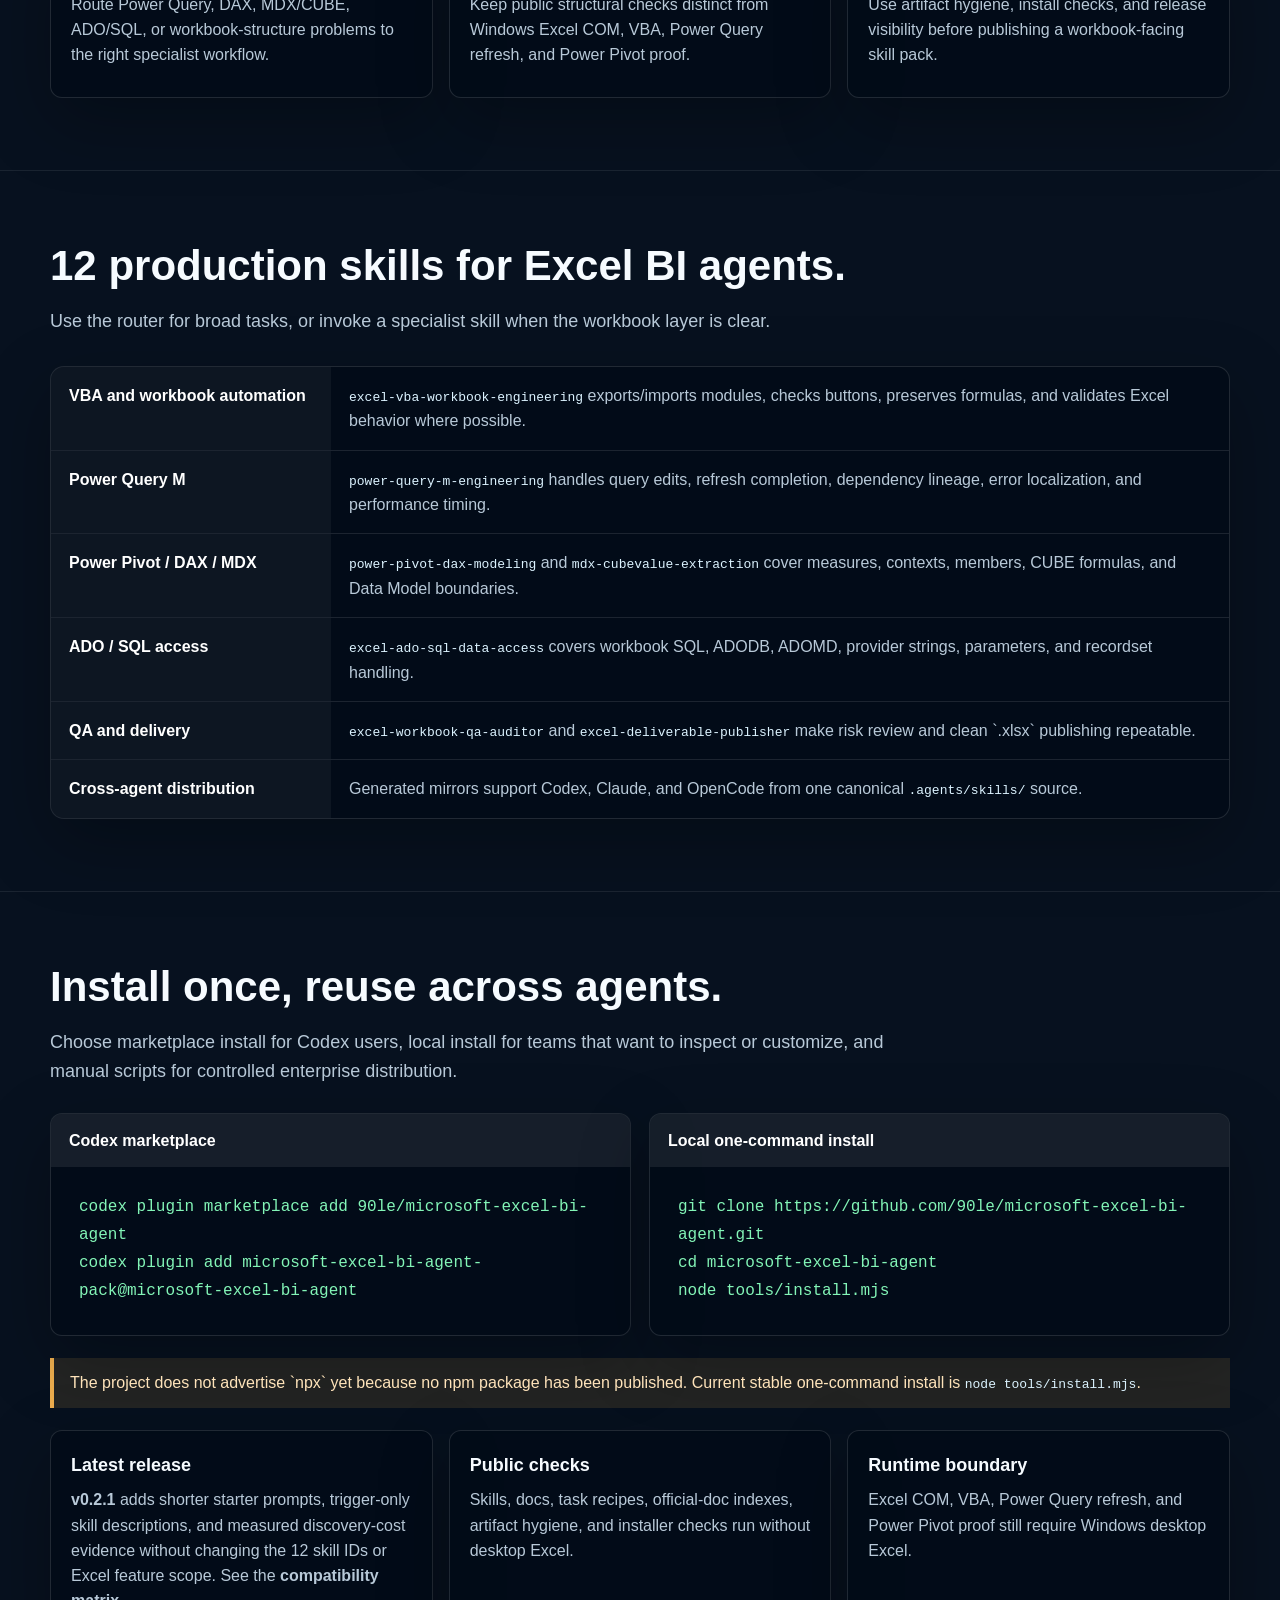
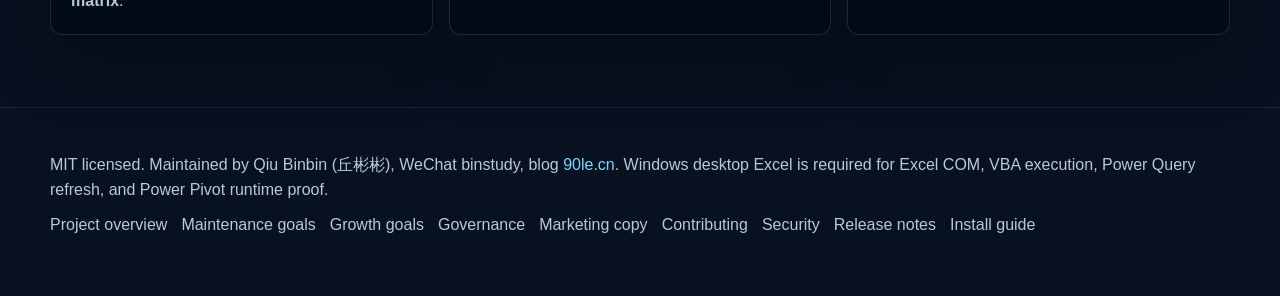
==== commit 126a316c: "docs: prepare v0.2.1 efficiency release" ====
--- a/docs/intro.html
+++ b/docs/intro.html
@@ -121,7 +121,7 @@
         </div>
         <div class="note">The project does not advertise `npx` yet because no npm package has been published. Current stable one-command install is <code>node tools/install.mjs</code>.</div>
         <div class="grid three release-grid">
-          <div class="tile"><h3>Latest release</h3><p><a href="https://github.com/90le/microsoft-excel-bi-agent/releases/tag/v0.2.0">v0.2.0</a> adds capability-aware routing, three evidence tiers, Windows capability probes, and a compact runtime package. See the <a href="./compatibility.md">compatibility matrix</a>.</p></div>
+          <div class="tile"><h3>Latest release</h3><p><a href="https://github.com/90le/microsoft-excel-bi-agent/releases/tag/v0.2.1">v0.2.1</a> adds shorter starter prompts, trigger-only skill descriptions, and measured discovery-cost evidence without changing the 12 skill IDs or Excel feature scope. See the <a href="./compatibility.md">compatibility matrix</a>.</p></div>
           <div class="tile"><h3>Public checks</h3><p>Skills, docs, task recipes, official-doc indexes, artifact hygiene, and installer checks run without desktop Excel.</p></div>
           <div class="tile"><h3>Runtime boundary</h3><p>Excel COM, VBA, Power Query refresh, and Power Pivot proof still require Windows desktop Excel.</p></div>
         </div>
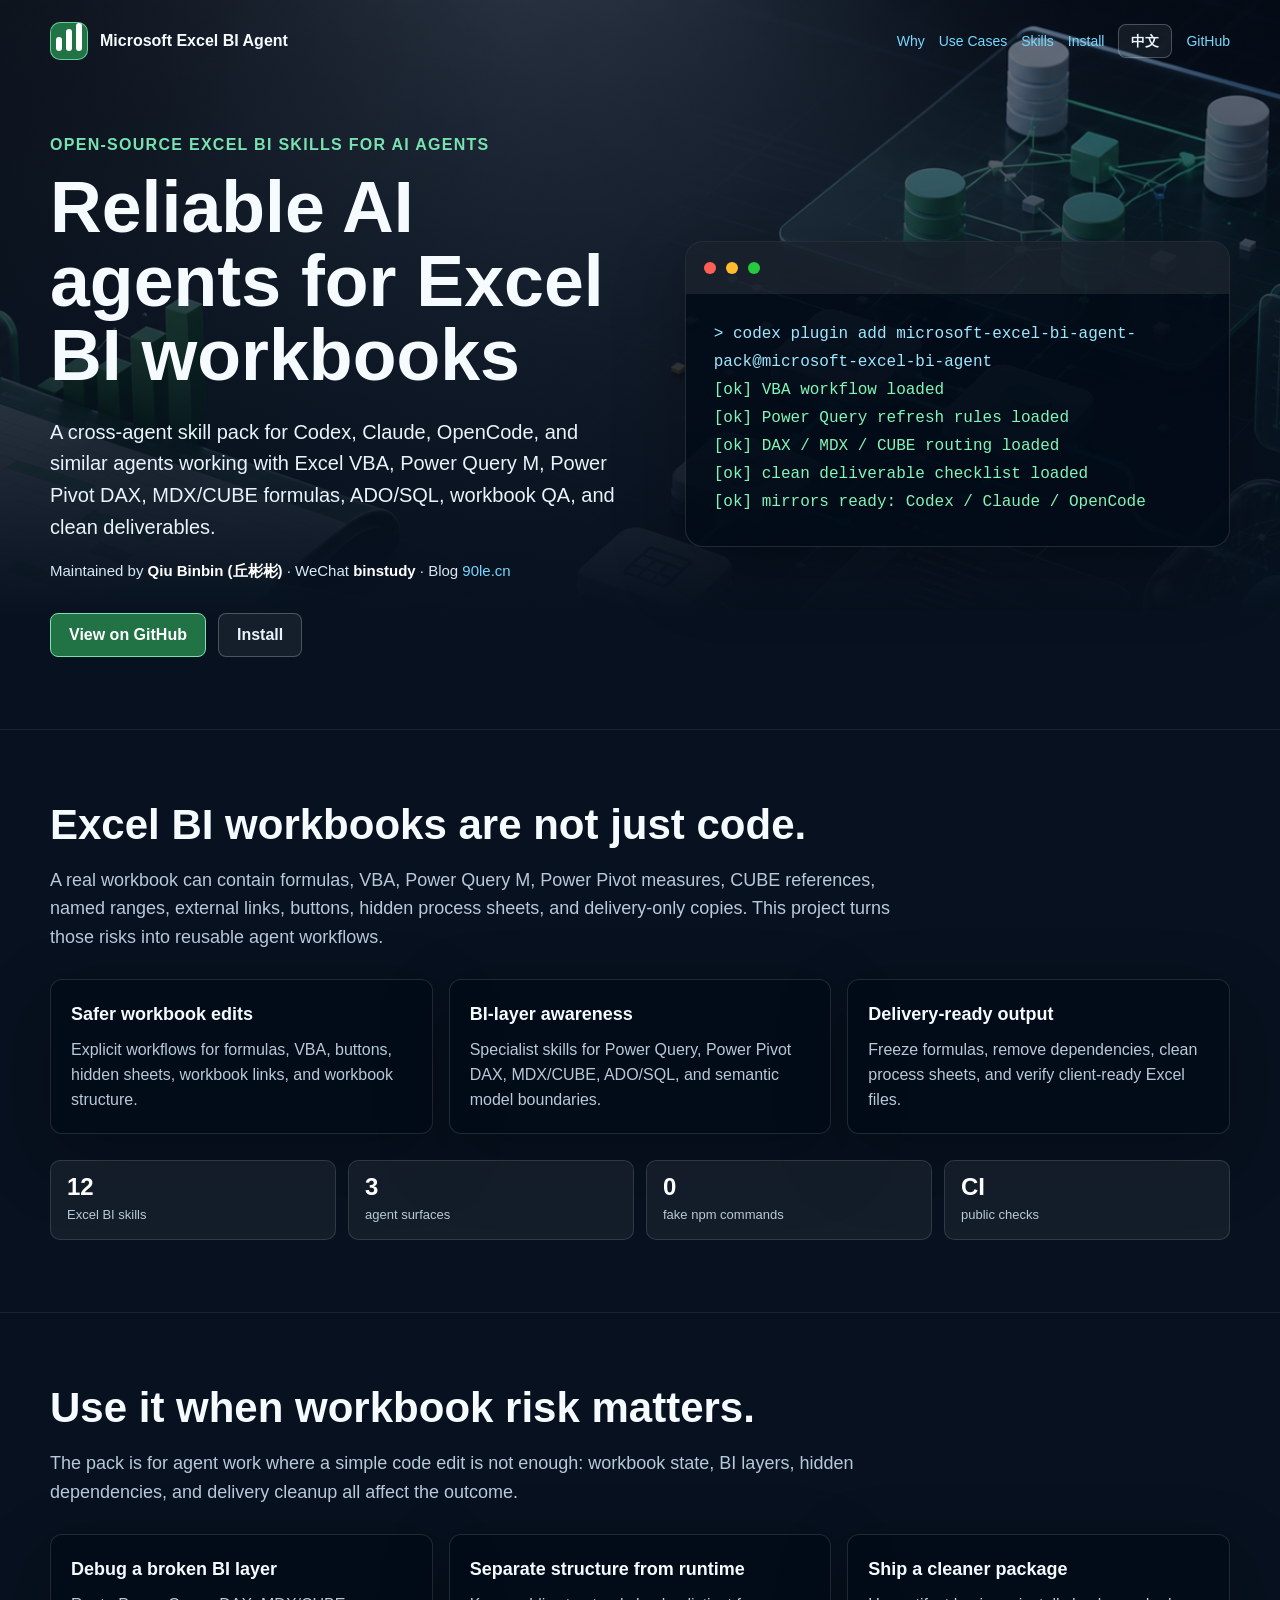
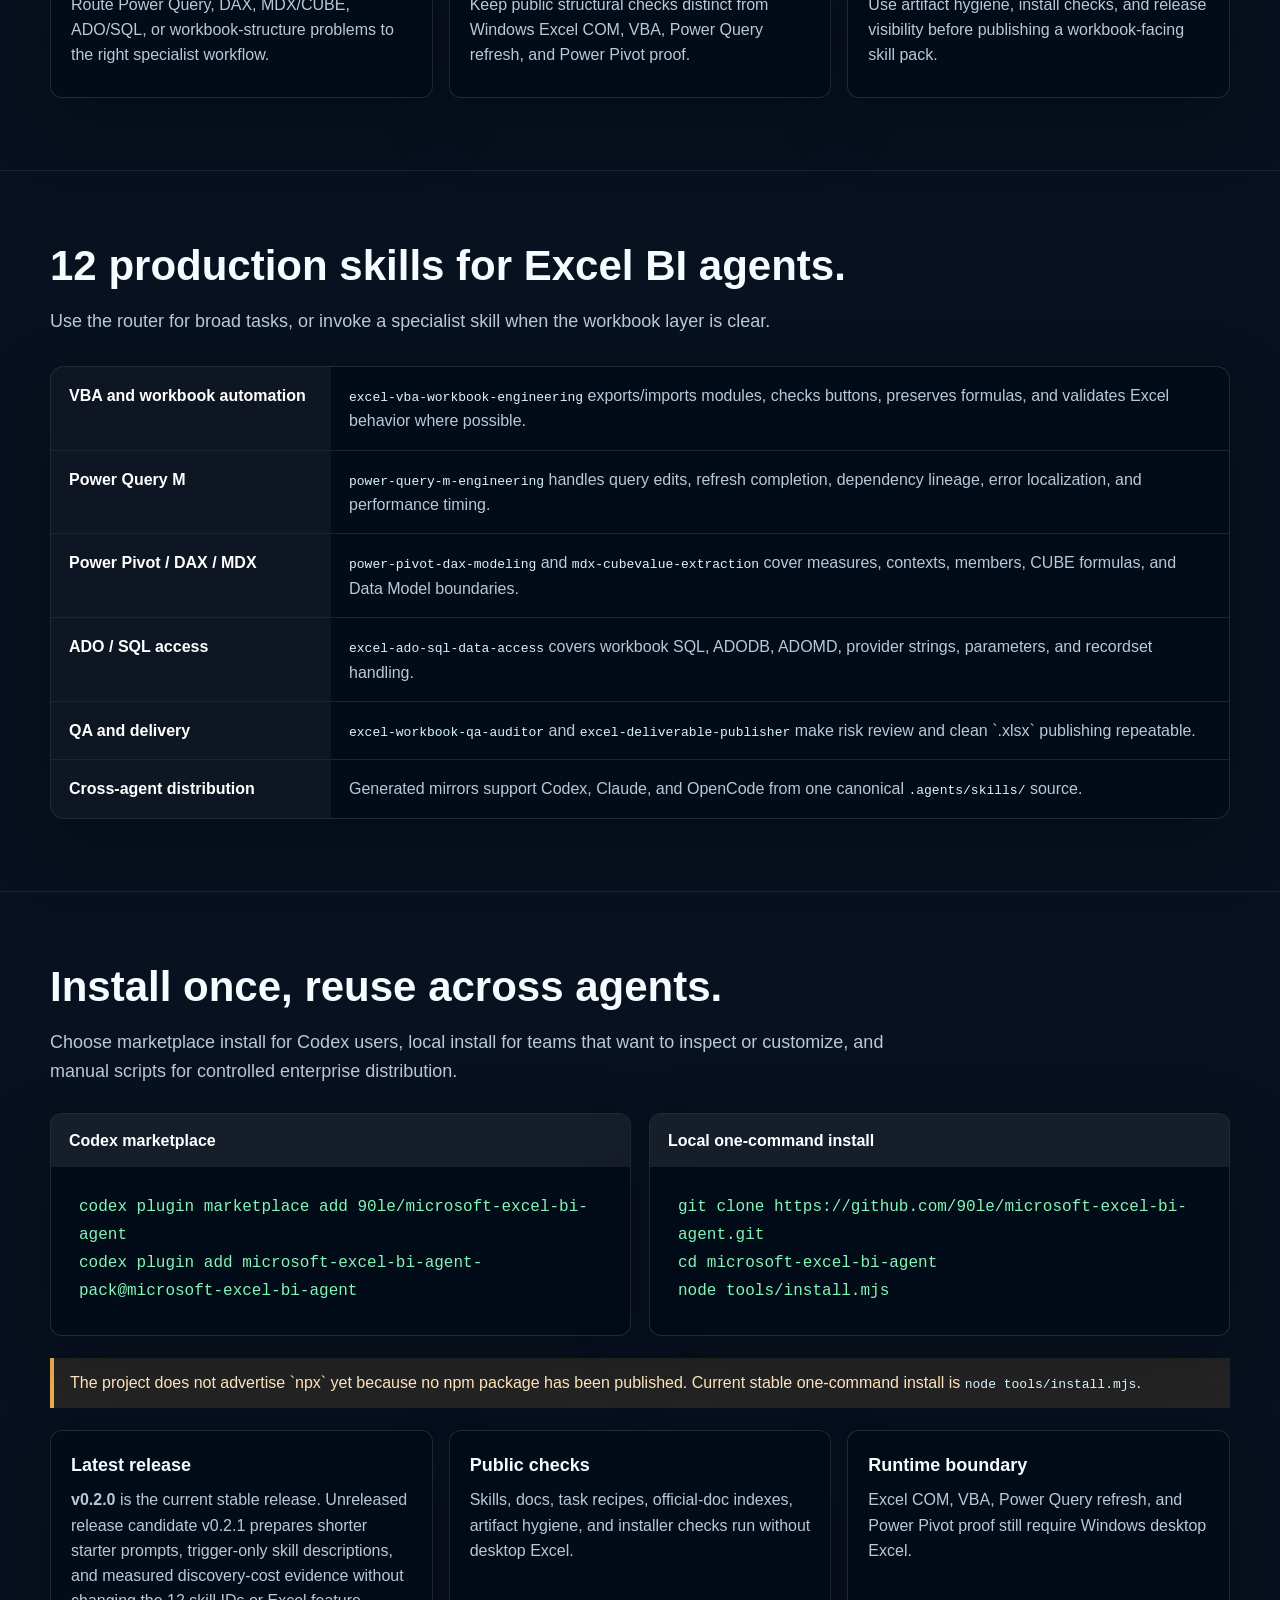
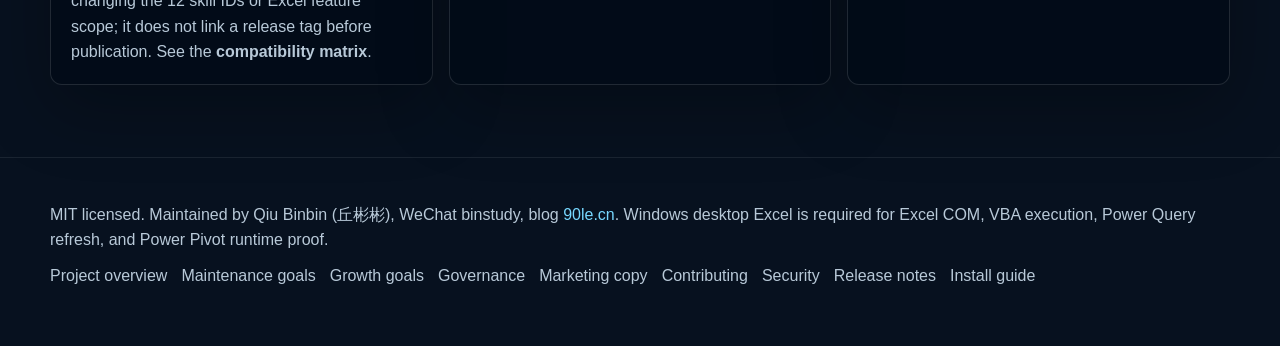
==== commit d298aefc: "fix: distinguish stable release from candidate" ====
--- a/docs/intro.html
+++ b/docs/intro.html
@@ -121,7 +121,7 @@
         </div>
         <div class="note">The project does not advertise `npx` yet because no npm package has been published. Current stable one-command install is <code>node tools/install.mjs</code>.</div>
         <div class="grid three release-grid">
-          <div class="tile"><h3>Latest release</h3><p><a href="https://github.com/90le/microsoft-excel-bi-agent/releases/tag/v0.2.1">v0.2.1</a> adds shorter starter prompts, trigger-only skill descriptions, and measured discovery-cost evidence without changing the 12 skill IDs or Excel feature scope. See the <a href="./compatibility.md">compatibility matrix</a>.</p></div>
+          <div class="tile"><h3>Latest release</h3><p><a href="https://github.com/90le/microsoft-excel-bi-agent/releases/tag/v0.2.0">v0.2.0</a> is the current stable release. Unreleased release candidate v0.2.1 prepares shorter starter prompts, trigger-only skill descriptions, and measured discovery-cost evidence without changing the 12 skill IDs or Excel feature scope; it does not link a release tag before publication. See the <a href="./compatibility.md">compatibility matrix</a>.</p></div>
           <div class="tile"><h3>Public checks</h3><p>Skills, docs, task recipes, official-doc indexes, artifact hygiene, and installer checks run without desktop Excel.</p></div>
           <div class="tile"><h3>Runtime boundary</h3><p>Excel COM, VBA, Power Query refresh, and Power Pivot proof still require Windows desktop Excel.</p></div>
         </div>
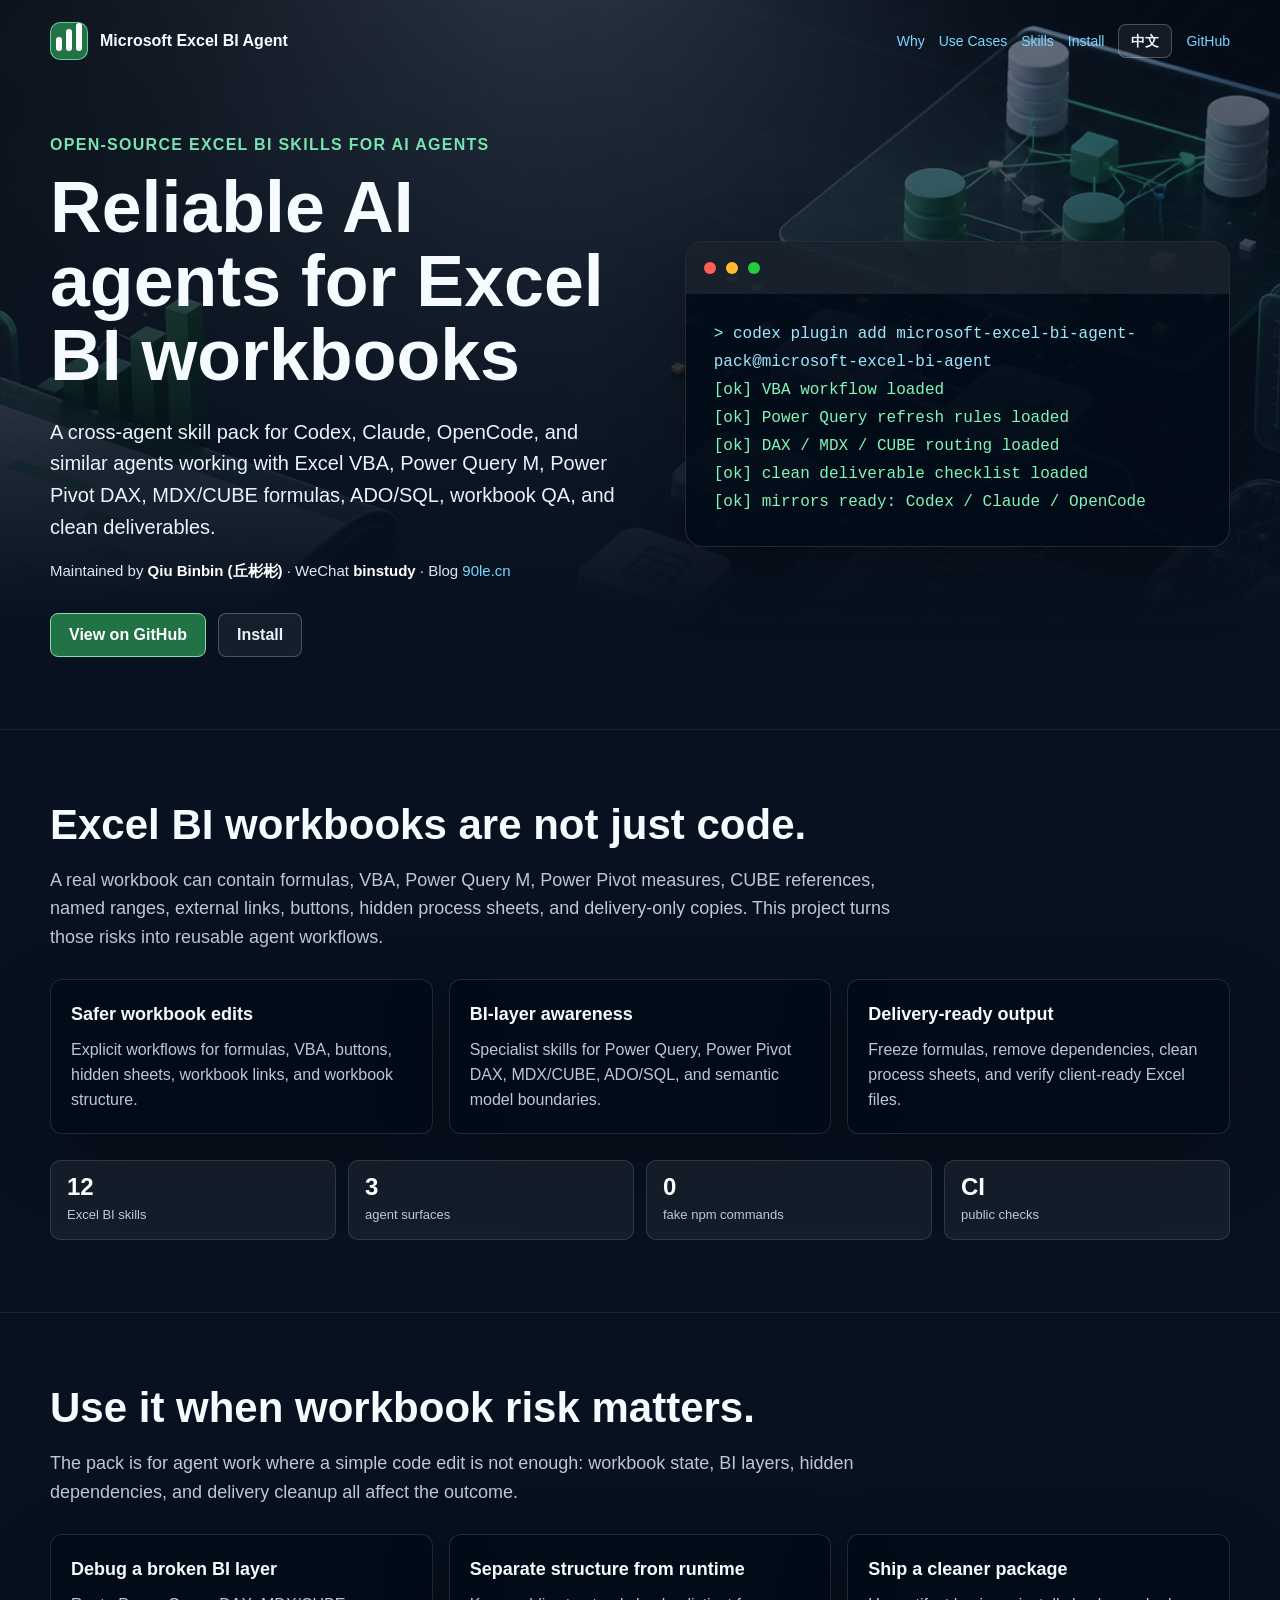
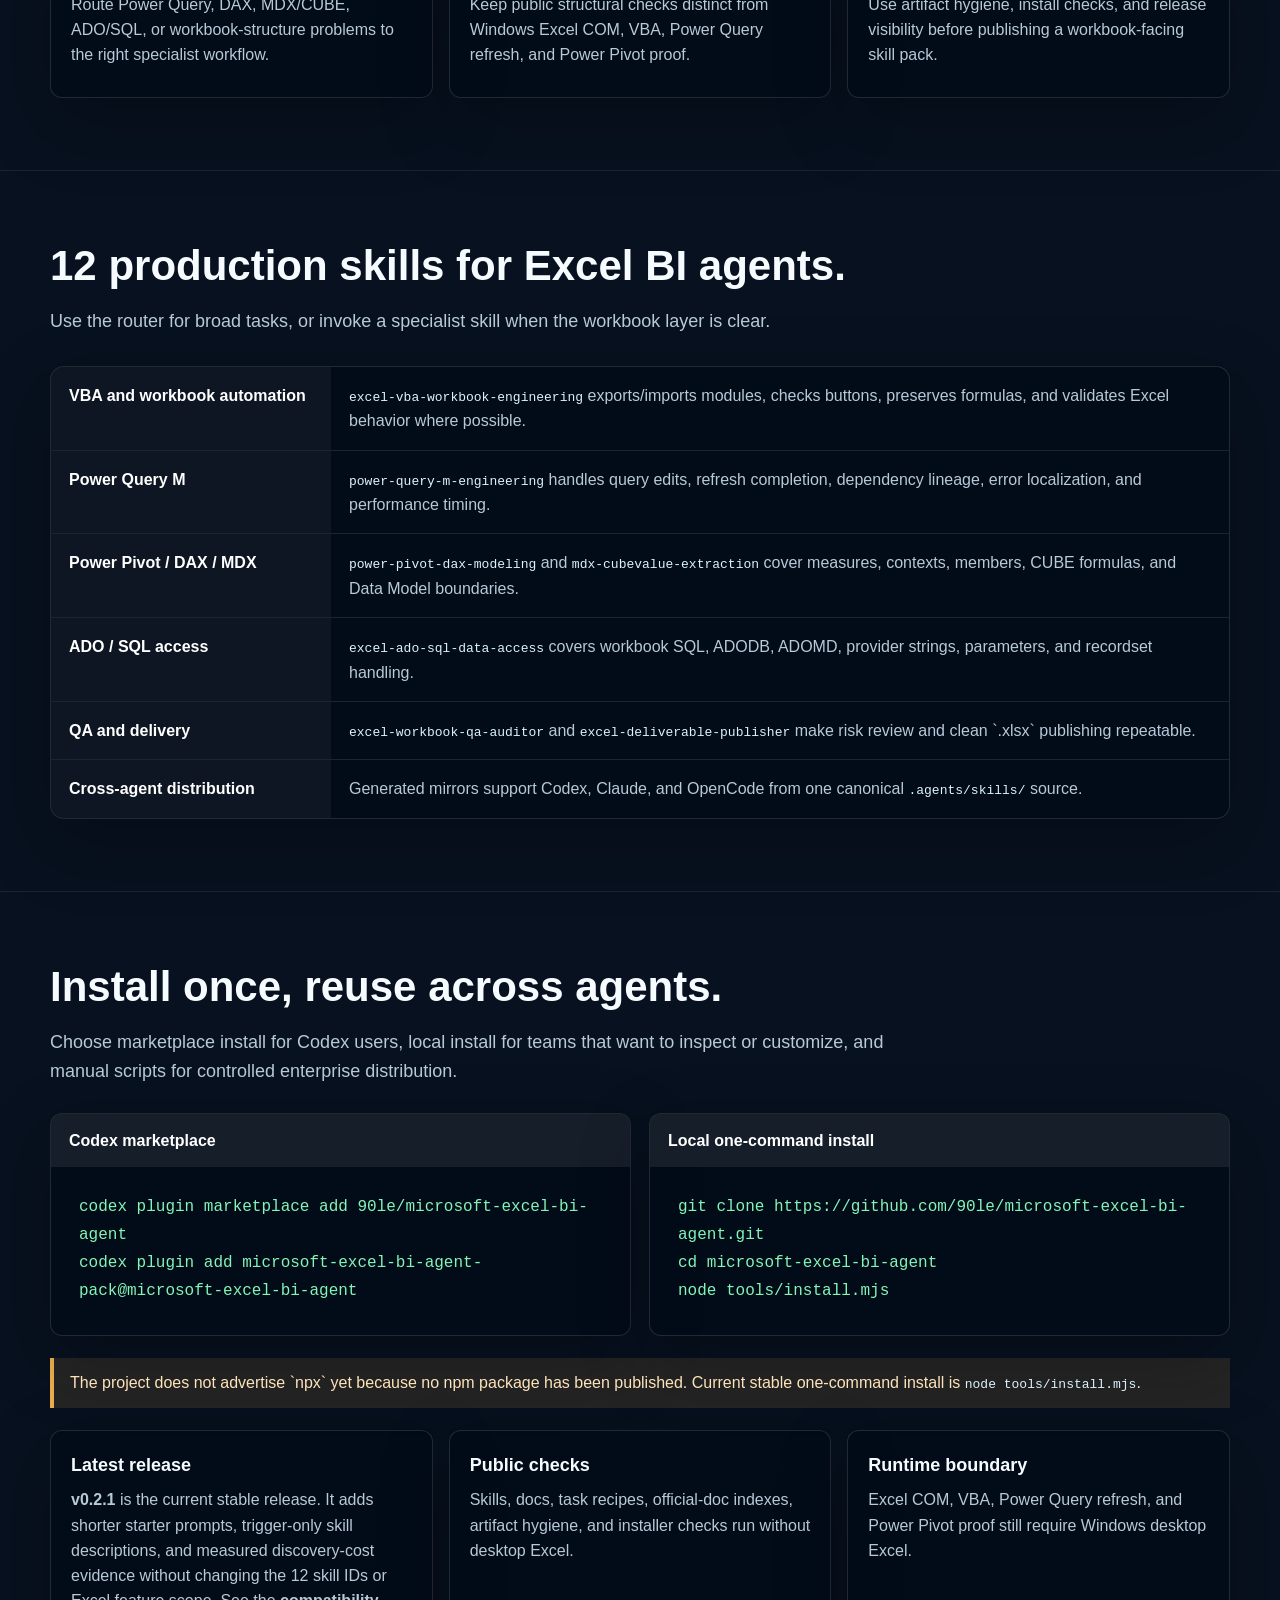
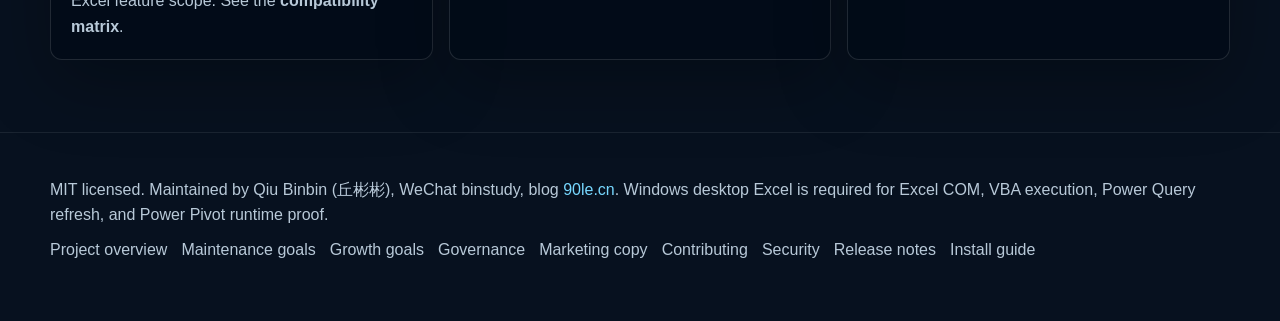
==== commit c928be58: "docs: mark v0.2.1 as stable release" ====
--- a/docs/intro.html
+++ b/docs/intro.html
@@ -121,7 +121,7 @@
         </div>
         <div class="note">The project does not advertise `npx` yet because no npm package has been published. Current stable one-command install is <code>node tools/install.mjs</code>.</div>
         <div class="grid three release-grid">
-          <div class="tile"><h3>Latest release</h3><p><a href="https://github.com/90le/microsoft-excel-bi-agent/releases/tag/v0.2.0">v0.2.0</a> is the current stable release. Unreleased release candidate v0.2.1 prepares shorter starter prompts, trigger-only skill descriptions, and measured discovery-cost evidence without changing the 12 skill IDs or Excel feature scope; it does not link a release tag before publication. See the <a href="./compatibility.md">compatibility matrix</a>.</p></div>
+          <div class="tile"><h3>Latest release</h3><p><a href="https://github.com/90le/microsoft-excel-bi-agent/releases/tag/v0.2.1">v0.2.1</a> is the current stable release. It adds shorter starter prompts, trigger-only skill descriptions, and measured discovery-cost evidence without changing the 12 skill IDs or Excel feature scope. See the <a href="./compatibility.md">compatibility matrix</a>.</p></div>
           <div class="tile"><h3>Public checks</h3><p>Skills, docs, task recipes, official-doc indexes, artifact hygiene, and installer checks run without desktop Excel.</p></div>
           <div class="tile"><h3>Runtime boundary</h3><p>Excel COM, VBA, Power Query refresh, and Power Pivot proof still require Windows desktop Excel.</p></div>
         </div>
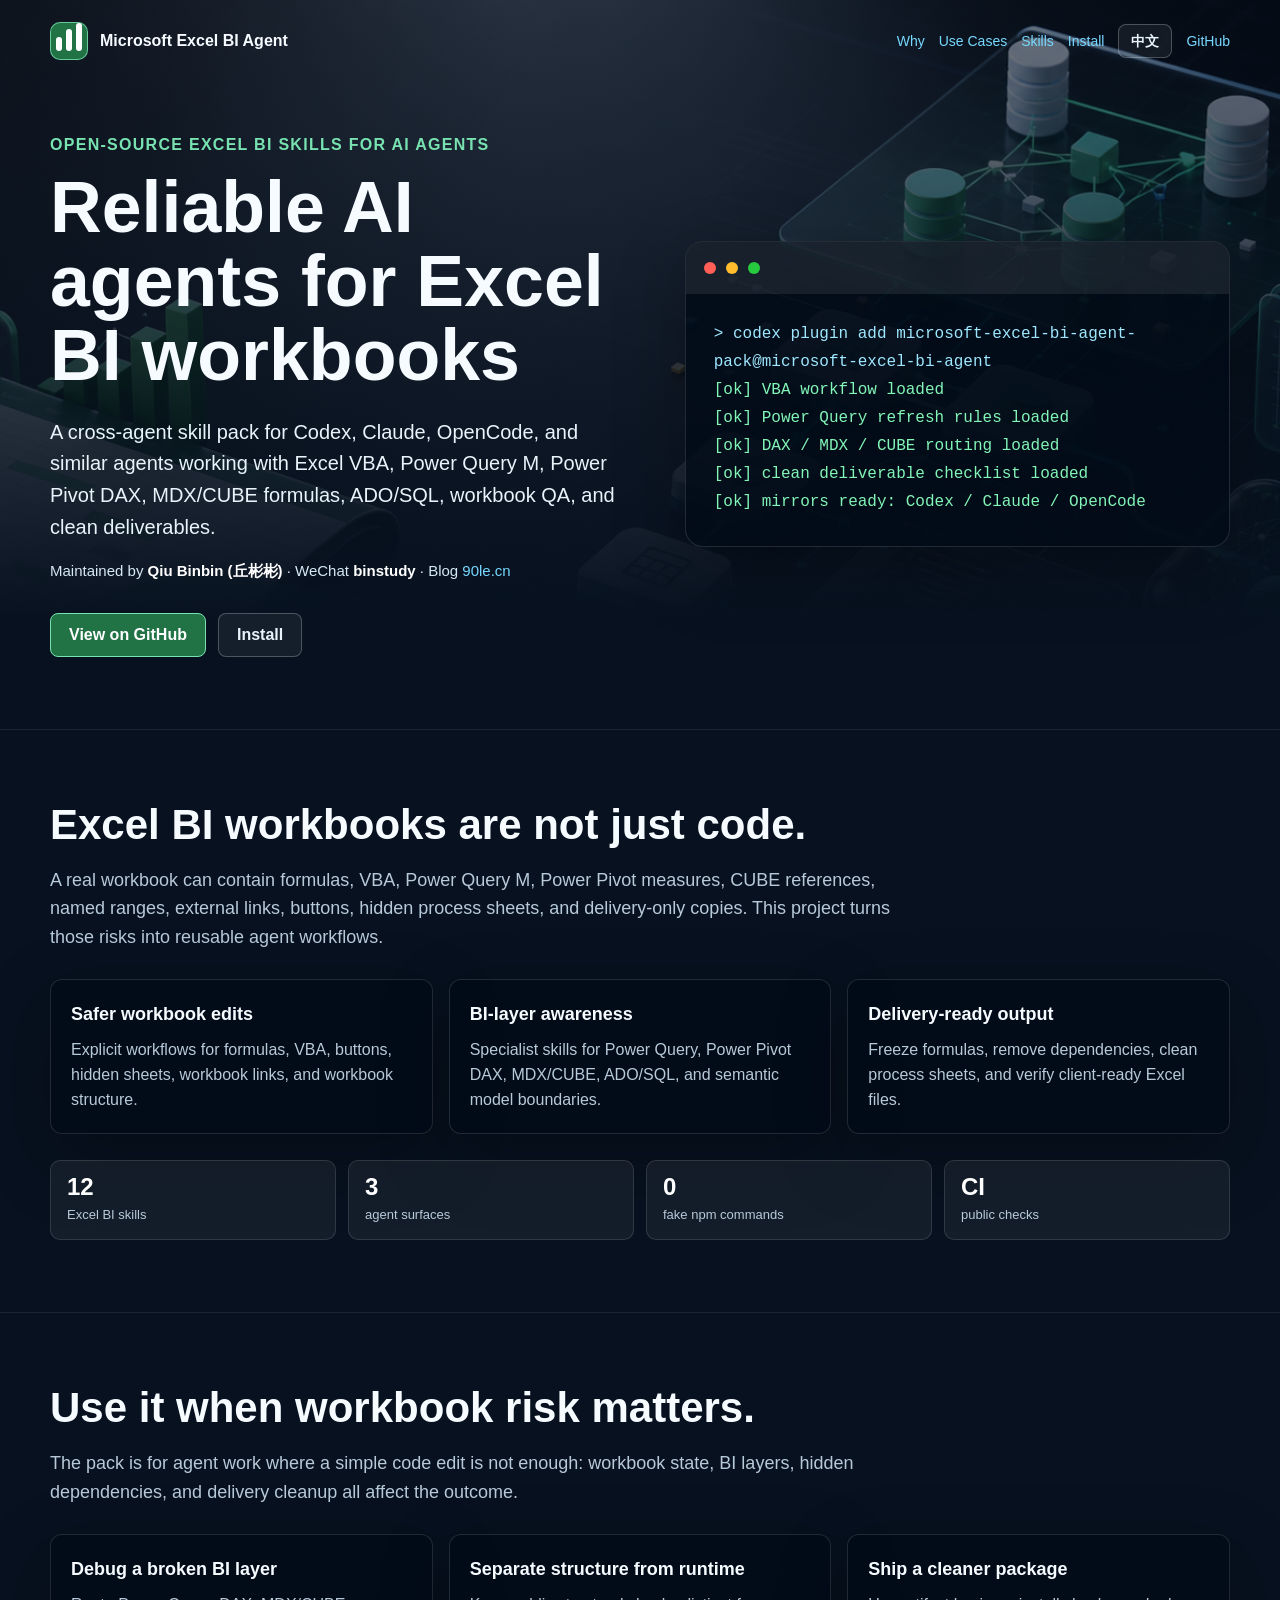
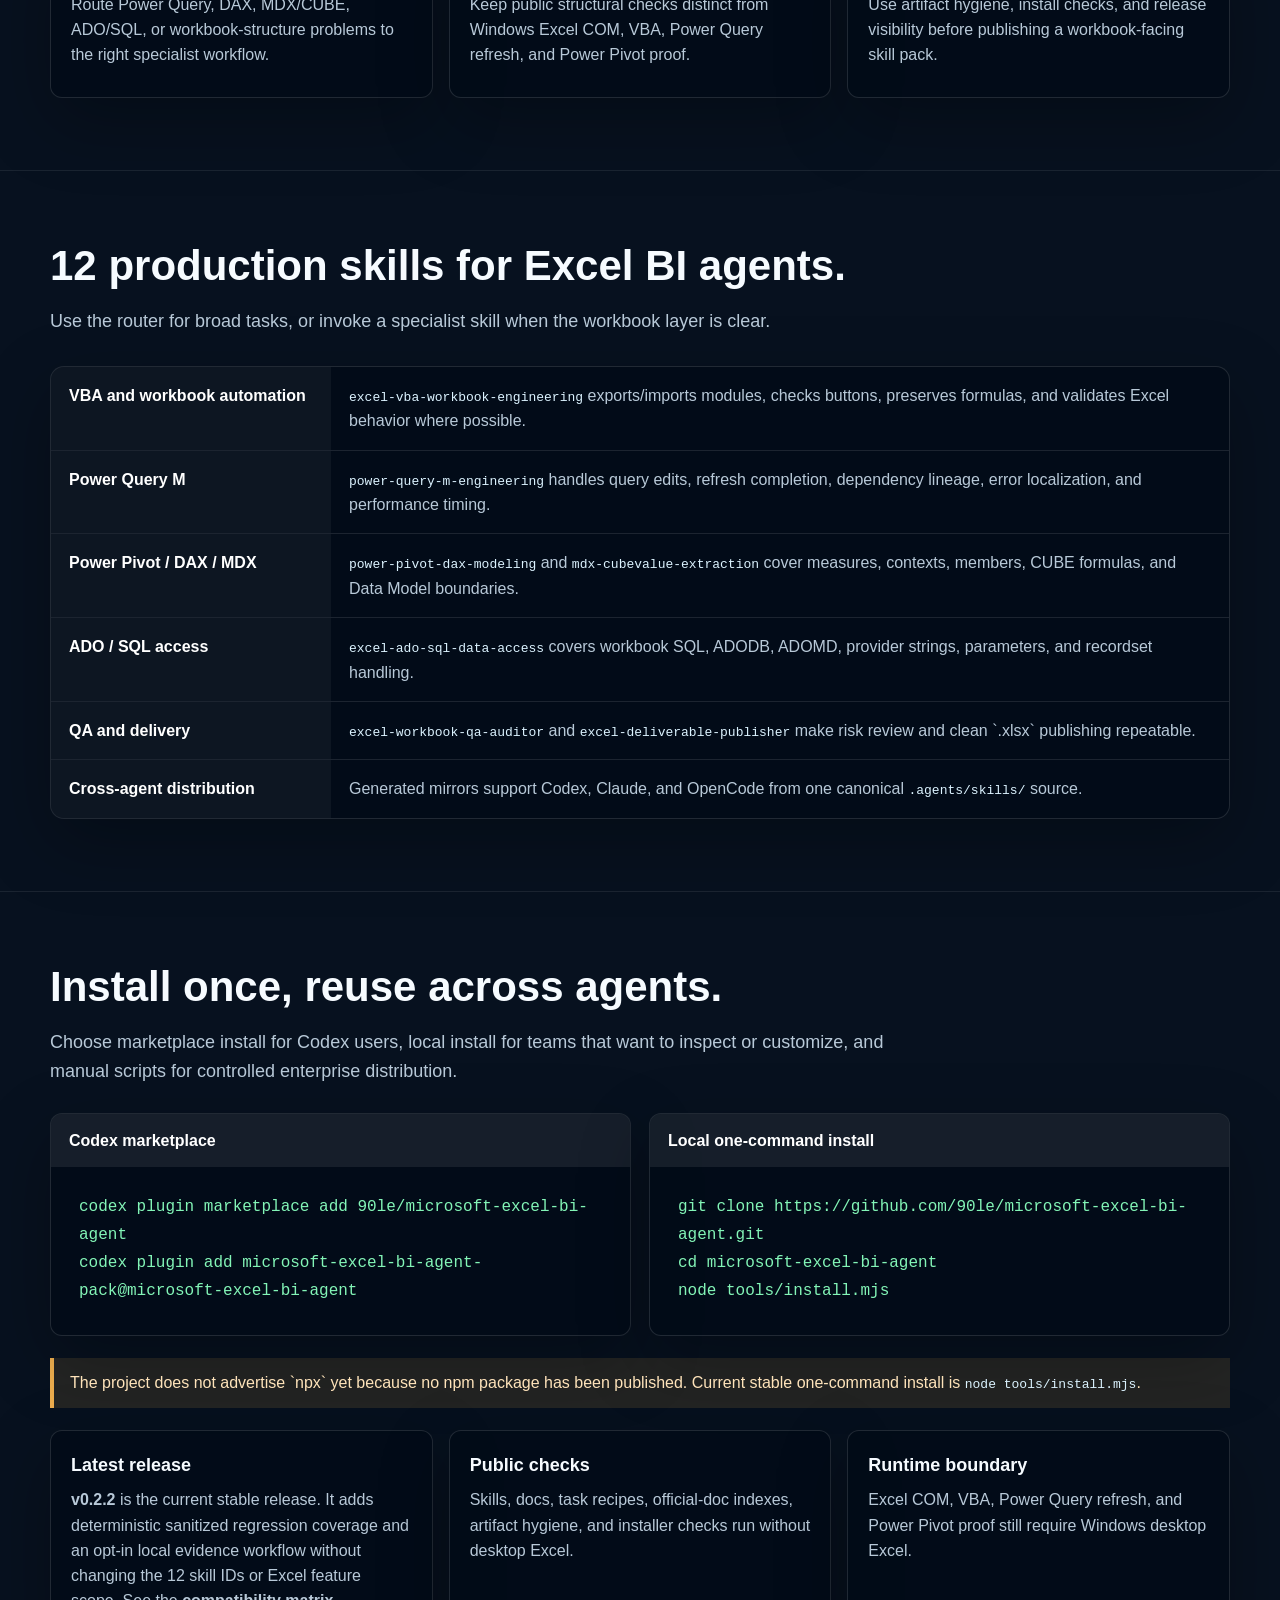
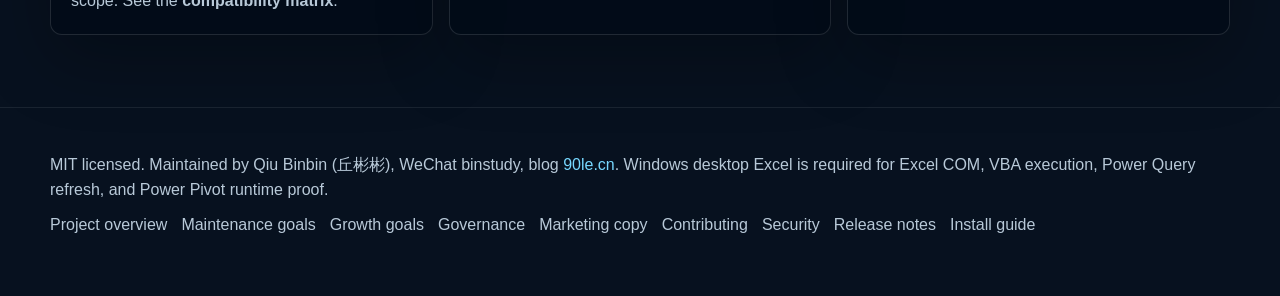
==== commit 27c8c8ae: "release: v0.2.2 evidence workflow" ====
--- a/docs/intro.html
+++ b/docs/intro.html
@@ -121,7 +121,7 @@
         </div>
         <div class="note">The project does not advertise `npx` yet because no npm package has been published. Current stable one-command install is <code>node tools/install.mjs</code>.</div>
         <div class="grid three release-grid">
-          <div class="tile"><h3>Latest release</h3><p><a href="https://github.com/90le/microsoft-excel-bi-agent/releases/tag/v0.2.1">v0.2.1</a> is the current stable release. It adds shorter starter prompts, trigger-only skill descriptions, and measured discovery-cost evidence without changing the 12 skill IDs or Excel feature scope. See the <a href="./compatibility.md">compatibility matrix</a>.</p></div>
+          <div class="tile"><h3>Latest release</h3><p><a href="https://github.com/90le/microsoft-excel-bi-agent/releases/tag/v0.2.2">v0.2.2</a> is the current stable release. It adds deterministic sanitized regression coverage and an opt-in local evidence workflow without changing the 12 skill IDs or Excel feature scope. See the <a href="./compatibility.md">compatibility matrix</a>.</p></div>
           <div class="tile"><h3>Public checks</h3><p>Skills, docs, task recipes, official-doc indexes, artifact hygiene, and installer checks run without desktop Excel.</p></div>
           <div class="tile"><h3>Runtime boundary</h3><p>Excel COM, VBA, Power Query refresh, and Power Pivot proof still require Windows desktop Excel.</p></div>
         </div>
